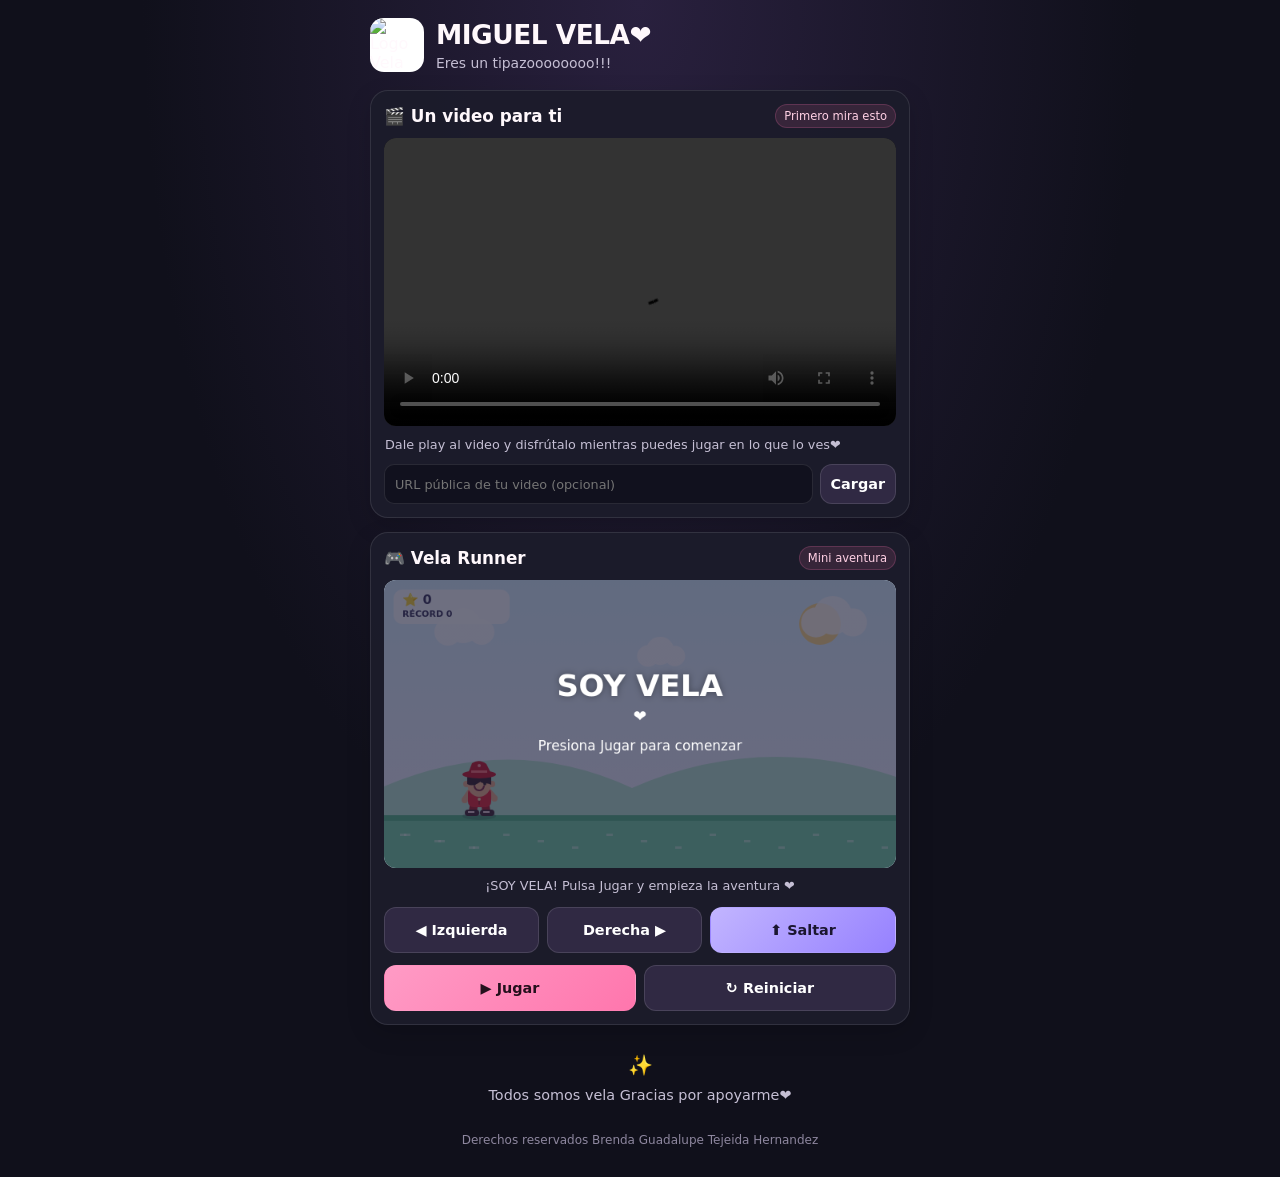
==== index.html @ 004da41e "Remove empty lines from index.html" ====
<!DOCTYPE html>
<html lang="es">
<head>
  <meta charset="UTF-8">
  <meta name="viewport" content="width=device-width, initial-scale=1, viewport-fit=cover">
  <meta name="theme-color" content="#10101b">
  <title>VELA</title>

  <style>
    :root {
      --bg: #10101b;
      --panel: #1c1c2b;
      --pink: #ff76ad;
      --purple: #9b87ff;
      --text: #fff8fc;
      --muted: #c5bfd4;
      --border: rgba(255,255,255,.1);
    }

    * {
      box-sizing: border-box;
    }

    html {
      scroll-behavior: smooth;
      -webkit-text-size-adjust: 100%;
    }

    body {
      margin: 0;
      min-height: 100vh;
      color: var(--text);
      background:
        radial-gradient(ellipse at top, #29203e 0%, transparent 55%),
        var(--bg);
      font-family: system-ui, -apple-system, BlinkMacSystemFont, "Segoe UI", sans-serif;
      overflow-x: hidden;
    }

    button,
    input {
      font: inherit;
    }

    button {
      -webkit-tap-highlight-color: transparent;
    }

    .wrap {
      width: min(100% - 28px, 540px);
      margin: 0 auto;
      padding: 18px 0 30px;
    }

    header {
      display: flex;
      align-items: center;
      gap: 12px;
      margin-bottom: 18px;
    }

    .logo {
      width: 54px;
      height: 54px;
      object-fit: contain;
      flex-shrink: 0;
      border-radius: 14px;
      background: white;
    }

    .brand {
      min-width: 0;
    }

    h1 {
      margin: 0;
      font-size: clamp(1.25rem, 5vw, 1.65rem);
      line-height: 1.2;
      letter-spacing: -.5px;
    }

    .subtitle {
      margin: 5px 0 0;
      color: var(--muted);
      font-size: .87rem;
    }

    .panel {
      width: 100%;
      min-width: 0;
      padding: 13px;
      margin-bottom: 14px;
      border: 1px solid var(--border);
      border-radius: 18px;
      background: rgba(28, 28, 43, .94);
      box-shadow: 0 8px 24px rgba(0,0,0,.15);
    }

    .panel-heading {
      display: flex;
      justify-content: space-between;
      align-items: center;
      gap: 8px;
      margin: 0 0 10px;
    }

    h2 {
      margin: 0;
      font-size: 1.05rem;
    }

    .tag {
      color: #ffd0e4;
      background: rgba(255,118,173,.12);
      border: 1px solid rgba(255,118,173,.2);
      padding: 4px 8px;
      border-radius: 99px;
      font-size: .72rem;
      white-space: nowrap;
    }

    .video-frame {
      position: relative;
      width: 100%;
      aspect-ratio: 16 / 9;
      overflow: hidden;
      border-radius: 12px;
      background: #080811;
    }

    video {
      display: block;
      width: 100%;
      height: 100%;
      object-fit: contain;
      background: #080811;
    }

    .video-note {
      color: var(--muted);
      font-size: .8rem;
      line-height: 1.5;
      margin: 9px 1px 0;
    }

    .video-url {
      display: flex;
      gap: 7px;
      margin-top: 10px;
    }

    .video-url input {
      flex: 1;
      min-width: 0;
      color: white;
      background: #11111e;
      border: 1px solid var(--border);
      border-radius: 10px;
      padding: 10px;
      font-size: .8rem;
    }

    .game-frame {
      width: 100%;
      aspect-ratio: 16 / 9;
      overflow: hidden;
      position: relative;
      border-radius: 12px;
      background: #dff5ff;
      touch-action: none;
      user-select: none;
      -webkit-user-select: none;
    }

    #game {
      display: block;
      width: 100%;
      height: 100%;
      touch-action: none;
    }

    .game-status {
      margin: 9px 0 0;
      color: var(--muted);
      text-align: center;
      font-size: .8rem;
      line-height: 1.4;
    }

    .game-controls {
      display: grid;
      grid-template-columns: 1fr 1fr 1.2fr;
      gap: 8px;
      margin-top: 12px;
    }

    .btn {
      min-height: 46px;
      border: 1px solid rgba(255,255,255,.12);
      border-radius: 12px;
      padding: 10px 8px;
      color: white;
      background: #302943;
      font-weight: 750;
      font-size: .9rem;
      cursor: pointer;
      touch-action: manipulation;
      transition: transform .12s ease, filter .12s ease;
    }

    .btn:active {
      transform: scale(.96);
      filter: brightness(1.15);
    }

    .btn-primary {
      color: #24101c;
      background: linear-gradient(135deg, #ff9bc5, #ff76ad);
      border-color: transparent;
    }

    .btn-jump {
      color: #1b1630;
      background: linear-gradient(135deg, #c2b5ff, #9681ff);
      border-color: transparent;
    }

    .btn-small {
      min-height: 40px;
      padding: 8px 10px;
      white-space: nowrap;
    }

    .score-line {
      display: flex;
      justify-content: space-between;
      align-items: center;
      margin-bottom: 9px;
      color: #39365a;
      font-size: .85rem;
      font-weight: 800;
    }

    .message {
      text-align: center;
      margin: 20px 0 8px;
      padding: 8px 4px;
    }

    .message h2 {
      font-size: 1.25rem;
      margin-bottom: 7px;
    }

    .message p {
      color: var(--muted);
      font-size: .9rem;
      line-height: 1.6;
      margin: 0;
    }

    footer {
      color: #8e879f;
      text-align: center;
      font-size: .75rem;
      padding: 10px 0 0;
    }

    @media (max-width: 380px) {
      .wrap {
        width: calc(100% - 20px);
        padding-top: 12px;
      }

      .panel {
        padding: 10px;
        border-radius: 15px;
      }

      .logo {
        width: 47px;
        height: 47px;
      }

      .game-controls {
        gap: 6px;
      }

      .btn {
        font-size: .82rem;
      }
    }

    @media (prefers-reduced-motion: reduce) {
      html {
        scroll-behavior: auto;
      }

      .btn {
        transition: none;
      }
    }
  </style>
</head>

<body>
  <main class="wrap">

    <header>
      <img class="logo" src="assets/logo-vela.jpg" alt="Logo Vela">
      <div class="brand">
        <h1>MIGUEL VELA❤️</h1>
        <p class="subtitle">Eres un tipazoooooooo!!!</p>
      </div>
    </header>

    <!-- VIDEO: SIEMPRE ANTES DEL JUEGO -->
    <section class="panel" id="videoSection">
      <div class="panel-heading">
        <h2>🎬 Un video para ti</h2>
        <span class="tag">Primero mira esto</span>
      </div>

      <div class="video-frame">
        <video id="myVideo" controls playsinline preload="metadata">
          <source src="video-demo.mp4" type="video/mp4">
          Tu navegador no puede reproducir este video.
        </video>
      </div>

      <p class="video-note">
        Dale play al video y disfrútalo mientras puedes jugar en lo que lo ves❤️
      </p>

      <div class="video-url">
        <input
          id="videoUrl"
          type="url"
          inputmode="url"
          placeholder="URL pública de tu video (opcional)"
          aria-label="URL pública del video"
        >
        <button class="btn btn-small" id="loadVideo" type="button">
          Cargar
        </button>
      </div>
    </section>

    <!-- JUEGO: MISMO ANCHO QUE EL VIDEO -->
    <section class="panel" id="gameSection">
      <div class="panel-heading">
        <h2>🎮 Vela Runner</h2>
        <span class="tag">Mini aventura</span>
      </div>

      <div class="game-frame" id="gameFrame">
        <canvas id="game" width="640" height="360"
          aria-label="Juego Vela Runner. Salta y esquiva los obstáculos.">
        </canvas>
      </div>

      <p class="game-status" id="gameStatus">
        Toca Jugar. Usa los botones para moverte y saltar.
      </p>

      <div class="game-controls">
        <button class="btn" id="leftBtn" type="button" aria-label="Mover a la izquierda">
          ◀ Izquierda
        </button>
        <button class="btn" id="rightBtn" type="button" aria-label="Mover a la derecha">
          Derecha ▶
        </button>
        <button class="btn btn-jump" id="jumpBtn" type="button">
          ⬆ Saltar
        </button>
      </div>

      <div class="game-controls" style="grid-template-columns:1fr 1fr">
        <button class="btn btn-primary" id="startBtn" type="button">
          ▶ Jugar
        </button>
        <button class="btn" id="restartBtn" type="button">
          ↻ Reiniciar
        </button>
      </div>
    </section>

    <section class="message">
      <h2>✨</h2>
      <p>
        Todos somos vela 
        Gracias por apoyarme❤️
      </p>
    </section>

    <footer>Derechos reservados Brenda Guadalupe Tejeida Hernandez</footer>
  </main>

  <script>
    (() => {
      "use strict";

      const canvas = document.getElementById("game");
      const ctx = canvas.getContext("2d", { alpha: false });
      const status = document.getElementById("gameStatus");
      const video = document.getElementById("myVideo");

      const W = 640;
      const H = 360;
      const ground = 294;

      let running = false;
      let raf = 0;
      let lastTime = 0;
      let elapsed = 0;
      let score = 0;
      let obstacleTimer = 0;
      let laughTimer = 0;
      let angryTimer = 0;
      let bananaTimer = 0;
      let bananas = [];
      let bestScore = 0;
      try { bestScore = Number(localStorage.getItem("velaRunnerBest") || 0); } catch (_) {}
      let obstacles = [];
      let clouds = [
        { x: 80, y: 65, s: 1 },
        { x: 330, y: 95, s: .8 },
        { x: 540, y: 53, s: 1.1 }
      ];

      const player = {
        x: 100,
        y: ground - 54,
        w: 38,
        h: 54,
        vy: 0,
        speed: 240,
        jumping: false,
        face: 1
      };

      const keys = { left: false, right: false };

      function setStatus(text) {
        status.textContent = text;
      }

      function resetGame() {
        running = false;
        cancelAnimationFrame(raf);
        raf = 0;
        lastTime = 0;
        elapsed = 0;
        score = 0;
        obstacleTimer = 0;
        laughTimer = 0;
        angryTimer = 0;
        obstacleTimer = 0;
        bananaTimer = 0;
        bananas = [];
        obstacles = [];
        player.x = 100;
        player.y = ground - player.h;
        player.vy = 0;
        player.jumping = false;
        keys.left = false;
        keys.right = false;
        draw();
        setStatus("¡SOY VELA! Pulsa Jugar y empieza la aventura ❤️");
      }

      function startGame() {
        if (running) return;
        if (score >= 0 && obstacles.length === 0 && elapsed === 0) {
          // Mantiene el estado inicial si aún no se ha comenzado.
        }
        running = true;
        lastTime = 0;
        setStatus("¡Corre, salta, esquiva y recoge plátanos! 🍌");
        raf = requestAnimationFrame(loop);
      }

      function move(direction) {
        player.x += direction * 36;
        player.x = Math.max(12, Math.min(W - player.w - 12, player.x));
        player.face = direction;
      }

      function jump() {
        if (!running) startGame();

        if (!player.jumping) {
          player.vy = -510;
          player.jumping = true;
          laughTimer = .65;
        }
      }

      function bindHold(buttonId, key) {
        const button = document.getElementById(buttonId);

        const release = () => {
          keys[key] = false;
        };

        button.addEventListener("pointerdown", e => {
          e.preventDefault();
          keys[key] = true;
          if (!running) startGame();
        });

        button.addEventListener("pointerup", release);
        button.addEventListener("pointercancel", release);
        button.addEventListener("lostpointercapture", release);
        window.addEventListener("pointerup", release);
      }

      bindHold("leftBtn", "left");
      bindHold("rightBtn", "right");

      document.getElementById("jumpBtn").addEventListener("click", jump);
      document.getElementById("startBtn").addEventListener("click", startGame);
      document.getElementById("restartBtn").addEventListener("click", resetGame);

      document.addEventListener("keydown", e => {
        if (["ArrowLeft", "ArrowRight", "ArrowUp", " "].includes(e.key)) {
          e.preventDefault();
        }

        if (e.key === "ArrowLeft" || e.key.toLowerCase() === "a") {
          keys.left = true;
        }

        if (e.key === "ArrowRight" || e.key.toLowerCase() === "d") {
          keys.right = true;
        }

        if (e.key === "ArrowUp" || e.key === " ") {
          jump();
        }
      });

      document.addEventListener("keyup", e => {
        if (e.key === "ArrowLeft" || e.key.toLowerCase() === "a") {
          keys.left = false;
        }

        if (e.key === "ArrowRight" || e.key.toLowerCase() === "d") {
          keys.right = false;
        }
      });

      // Deslizar horizontalmente mueve una sola vez.
      // Deslizar hacia arriba hace saltar.
      let touchX = 0;
      let touchY = 0;

      canvas.addEventListener("pointerdown", e => {
        if (e.pointerType === "mouse") return;
        e.preventDefault();
        touchX = e.clientX;
        touchY = e.clientY;
      });

      canvas.addEventListener("pointerup", e => {
        if (e.pointerType === "mouse") return;
        e.preventDefault();

        const dx = e.clientX - touchX;
        const dy = e.clientY - touchY;

        if (Math.abs(dx) > 28 && Math.abs(dx) > Math.abs(dy)) {
          move(dx > 0 ? 1 : -1);
        } else if (dy < -22) {
          jump();
        } else if (Math.abs(dx) < 14 && Math.abs(dy) < 14) {
          const rect = canvas.getBoundingClientRect();
          const x = (e.clientX - rect.left) / rect.width;

          if (x < .34) move(-1);
          else if (x > .66) move(1);
          else jump();
        }
      });

      function roundedRect(x, y, w, h, r, color) {
        ctx.fillStyle = color;
        ctx.beginPath();
        ctx.roundRect(x, y, w, h, r);
        ctx.fill();
      }

      function drawCloud(x, y, scale) {
        ctx.fillStyle = "rgba(255,255,255,.82)";
        ctx.beginPath();
        ctx.arc(x, y, 17 * scale, 0, Math.PI * 2);
        ctx.arc(x + 19 * scale, y - 8 * scale, 22 * scale, 0, Math.PI * 2);
        ctx.arc(x + 42 * scale, y, 16 * scale, 0, Math.PI * 2);
        ctx.fill();
      }

      
function drawCharacter() {
  const x = player.x, y = player.y;
  const runningPose = running && !player.jumping;
  const swing = runningPose ? Math.sin(elapsed * 13) * 5 : 0;
  const laughing = laughTimer > 0;
  const angry = angryTimer > 0;
  const faceY = y + 14;

  ctx.save();
  // Sombra
  ctx.fillStyle = "rgba(35,25,50,.18)";
  ctx.beginPath();
  ctx.ellipse(x + 19, ground + 1, player.jumping ? 13 : 21, 5, 0, 0, Math.PI * 2);
  ctx.fill();

  // Piernas articuladas y tenis
  ctx.strokeStyle = "#a91e2b";
  ctx.lineWidth = 10;
  ctx.lineCap = "round";
  ctx.beginPath();
  ctx.moveTo(x + 13, y + 38);
  ctx.lineTo(x + 11 + swing, y + 49);
  ctx.moveTo(x + 26, y + 38);
  ctx.lineTo(x + 28 - swing, y + 49);
  ctx.stroke();
  roundedRect(x + 1 + swing, y + 47, 18, 8, 4, "#432431");
  roundedRect(x + 20 - swing, y + 47, 18, 8, 4, "#432431");
  ctx.fillStyle = "#f5d8e0";
  ctx.fillRect(x + 5 + swing, y + 49, 8, 2);
  ctx.fillRect(x + 24 - swing, y + 49, 8, 2);

  // Brazos con movimiento
  ctx.strokeStyle = "#e9ad88";
  ctx.lineWidth = 7;
  ctx.beginPath();
  ctx.moveTo(x + 7, y + 25);
  ctx.lineTo(x + 1 - swing * .7, y + 34);
  ctx.moveTo(x + 32, y + 25);
  ctx.lineTo(x + 38 + swing * .7, y + 32);
  ctx.stroke();
  ctx.fillStyle = "#e9ad88";
  ctx.beginPath();
  ctx.arc(x + 1 - swing * .7, y + 35, 4, 0, Math.PI * 2);
  ctx.arc(x + 38 + swing * .7, y + 33, 4, 0, Math.PI * 2);
  ctx.fill();

  // Torso rojo y detalles de ropa
  roundedRect(x + 5, y + 19, 29, 25, 7, "#e52535");
  roundedRect(x + 10, y + 22, 19, 4, 2, "#ff6674");
  ctx.strokeStyle = "#a91e2b";
  ctx.lineWidth = 2;
  ctx.beginPath();
  ctx.moveTo(x + 19, y + 27);
  ctx.lineTo(x + 19, y + 40);
  ctx.stroke();
  ctx.fillStyle = "#f5d6a8";
  ctx.beginPath();
  ctx.arc(x + 19, y + 34, 2, 0, Math.PI * 2);
  ctx.fill();

  // Cuello y orejas
  roundedRect(x + 13, y + 15, 13, 8, 3, "#e9ad88");
  ctx.fillStyle = "#e9ad88";
  ctx.beginPath();
  ctx.arc(x + 3, faceY + 1, 4, 0, Math.PI * 2);
  ctx.arc(x + 35, faceY + 1, 4, 0, Math.PI * 2);
  ctx.fill();

  // Cabeza
  ctx.fillStyle = "#f1b38c";
  ctx.beginPath();
  ctx.ellipse(x + 19, faceY, 15, 17, 0, 0, Math.PI * 2);
  ctx.fill();

  // Cabello visible debajo del sombrero
  ctx.fillStyle = "#38202a";
  ctx.beginPath();
  ctx.arc(x + 19, faceY - 7, 15, Math.PI, Math.PI * 2);
  ctx.lineTo(x + 34, faceY + 2);
  ctx.quadraticCurveTo(x + 29, faceY - 1, x + 25, faceY + 1);
  ctx.lineTo(x + 21, faceY - 2);
  ctx.lineTo(x + 16, faceY + 1);
  ctx.quadraticCurveTo(x + 9, faceY + 4, x + 4, faceY + 1);
  ctx.closePath();
  ctx.fill();

  // Sombrero rojo característico
  ctx.fillStyle = "#c9182b";
  ctx.beginPath();
  ctx.moveTo(x + 5, faceY - 12);
  ctx.lineTo(x + 10, faceY - 25);
  ctx.quadraticCurveTo(x + 19, faceY - 31, x + 28, faceY - 24);
  ctx.lineTo(x + 34, faceY - 12);
  ctx.closePath();
  ctx.fill();
  ctx.beginPath();
  ctx.ellipse(x + 19, faceY - 11, 21, 5, 0, 0, Math.PI * 2);
  ctx.fill();
  ctx.fillStyle = "#ff7078";
  ctx.fillRect(x + 9, faceY - 16, 20, 3);
  ctx.fillStyle = "#ff9ca2";
  ctx.beginPath();
  ctx.arc(x + 19, faceY - 22, 2, 0, Math.PI * 2);
  ctx.fill();

  // Cejas y expresiones: enfadado al acercarse un pato
  ctx.strokeStyle = "#38202a";
  ctx.lineWidth = 2.5;
  ctx.beginPath();
  if (angry) {
    ctx.moveTo(x + 8, faceY - 3); ctx.lineTo(x + 16, faceY);
    ctx.moveTo(x + 22, faceY); ctx.lineTo(x + 30, faceY - 3);
  } else {
    ctx.moveTo(x + 9, faceY - 3); ctx.lineTo(x + 16, faceY - 2);
    ctx.moveTo(x + 22, faceY - 2); ctx.lineTo(x + 29, faceY - 3);
  }
  ctx.stroke();

  ctx.fillStyle = "#30202b";
  if (laughing && !angry) {
    ctx.strokeStyle = "#30202b";
    ctx.lineWidth = 2.5;
    ctx.beginPath();
    ctx.moveTo(x + 10, faceY + 1); ctx.quadraticCurveTo(x + 13, faceY - 3, x + 16, faceY + 1);
    ctx.moveTo(x + 23, faceY + 1); ctx.quadraticCurveTo(x + 26, faceY - 3, x + 29, faceY + 1);
    ctx.stroke();
  } else {
    ctx.beginPath();
    ctx.arc(x + 13, faceY + 1, 1.8, 0, Math.PI * 2);
    ctx.arc(x + 26, faceY + 1, 1.8, 0, Math.PI * 2);
    ctx.fill();
  }

  // Boca
  if (angry) {
    ctx.strokeStyle = "#7b2942";
    ctx.lineWidth = 2.5;
    ctx.beginPath();
    ctx.moveTo(x + 13, faceY + 9);
    ctx.lineTo(x + 25, faceY + 7);
    ctx.stroke();
    // Rayitas de enfado
    ctx.strokeStyle = "#e52535";
    ctx.lineWidth = 3;
    ctx.beginPath();
    ctx.moveTo(x + 1, faceY - 20); ctx.lineTo(x - 3, faceY - 25);
    ctx.moveTo(x + 37, faceY - 20); ctx.lineTo(x + 41, faceY - 25);
    ctx.stroke();
  } else if (laughing) {
    ctx.fillStyle = "#7b2942";
    ctx.beginPath();
    ctx.ellipse(x + 19, faceY + 7, 5, 5, 0, 0, Math.PI * 2);
    ctx.fill();
  } else {
    ctx.strokeStyle = "#7b2942";
    ctx.lineWidth = 2.2;
    ctx.beginPath();
    ctx.arc(x + 19, faceY + 3, 6, .15, Math.PI - .15);
    ctx.stroke();
  }

  // Letras blancas al reír
  if (laughing && !angry) {
    ctx.fillStyle = "#ffffff";
    ctx.font = "900 18px system-ui, sans-serif";
    ctx.textAlign = "center";
    ctx.shadowColor = "rgba(35,25,50,.5)";
    ctx.shadowBlur = 4;
    ctx.fillText("¡JAJA!", x + 20, y - 9);
    ctx.shadowBlur = 0;
  }
  ctx.restore();
}


      function draw() {
        // Cielo
        const sky = ctx.createLinearGradient(0, 0, 0, H);
        sky.addColorStop(0, "#d9f3ff");
        sky.addColorStop(1, "#f7f1ff");
        ctx.fillStyle = sky;
        ctx.fillRect(0, 0, W, H);

        // Sol
        ctx.fillStyle = "#ffdc86";
        ctx.beginPath();
        ctx.arc(545, 55, 26, 0, Math.PI * 2);
        ctx.fill();

        clouds.forEach(c => drawCloud(c.x, c.y, c.s));

        // Colinas
        ctx.fillStyle = "#b9e8d4";
        ctx.beginPath();
        ctx.moveTo(0, 258);
        ctx.quadraticCurveTo(160, 190, 310, 260);
        ctx.quadraticCurveTo(470, 190, 640, 246);
        ctx.lineTo(640, 360);
        ctx.lineTo(0, 360);
        ctx.closePath();
        ctx.fill();

        // Piso
        ctx.fillStyle = "#78d4a5";
        ctx.fillRect(0, ground, W, H - ground);

        ctx.fillStyle = "#55b986";
        ctx.fillRect(0, ground, W, 7);

        // Puntos del piso
        ctx.fillStyle = "rgba(255,255,255,.42)";
        for (let i = 0; i < 18; i++) {
          const x = (i * 43 + 20) % W;
          ctx.fillRect(x, ground + 23 + (i % 3) * 8, 8, 3);
        }

        // Obstáculos dibujados según su tipo
        obstacles.forEach(o => {
          if (o.type === "arena") {
            // Montículo de arena
            ctx.fillStyle = "#d7a15b";
            ctx.beginPath();
            ctx.moveTo(o.x, ground);
            ctx.quadraticCurveTo(o.x + o.w * .18, o.y - 8, o.x + o.w * .45, o.y);
            ctx.quadraticCurveTo(o.x + o.w * .78, o.y - 5, o.x + o.w, ground);
            ctx.closePath(); ctx.fill();
            ctx.fillStyle = "#f3ce8b";
            ctx.beginPath(); ctx.ellipse(o.x + o.w * .45, o.y + 7, o.w * .22, 3, -.2, 0, Math.PI * 2); ctx.fill();
          } else if (o.type === "helmet") {
            // Casco de seguridad amarillo
            ctx.fillStyle = "#f5c542";
            ctx.beginPath();
            ctx.arc(o.x + o.w / 2, o.y + o.h * .58, o.w * .42, Math.PI, Math.PI * 2);
            ctx.lineTo(o.x + o.w * .92, o.y + o.h * .78);
            ctx.lineTo(o.x + o.w * .08, o.y + o.h * .78);
            ctx.closePath(); ctx.fill();
            roundedRect(o.x - 2, o.y + o.h * .72, o.w + 4, 6, 3, "#d89a20");
            roundedRect(o.x + o.w * .43, o.y + 2, 5, o.h * .48, 2, "#ffe88a");
          } else if (o.type === "duck") {
            // Pato amarillo
            ctx.fillStyle = "#ffd84a";
            ctx.beginPath(); ctx.ellipse(o.x + 17, o.y + 18, 16, 12, 0, 0, Math.PI * 2); ctx.fill();
            ctx.beginPath(); ctx.arc(o.x + 25, o.y + 7, 9, 0, Math.PI * 2); ctx.fill();
            ctx.fillStyle = "#ff8c32";
            ctx.beginPath(); ctx.moveTo(o.x + 32, o.y + 7); ctx.lineTo(o.x + 41, o.y + 10); ctx.lineTo(o.x + 32, o.y + 13); ctx.closePath(); ctx.fill();
            ctx.fillStyle = "#30202b";
            ctx.beginPath(); ctx.arc(o.x + 27, o.y + 5, 1.6, 0, Math.PI * 2); ctx.fill();
            ctx.fillStyle = "#f4a62e";
            ctx.fillRect(o.x + 11, o.y + 27, 4, 6); ctx.fillRect(o.x + 24, o.y + 27, 4, 6);
          }
        });

        // Plátanos coleccionables
        bananas.forEach(b => {
          ctx.save();
          ctx.translate(b.x, b.y);
          ctx.rotate(-.35);
          ctx.strokeStyle = "#e6a900";
          ctx.lineWidth = 9;
          ctx.lineCap = "round";
          ctx.beginPath();
          ctx.arc(0, 0, 11, .15, Math.PI * .95);
          ctx.stroke();
          ctx.strokeStyle = "#ffe34d";
          ctx.lineWidth = 6;
          ctx.beginPath();
          ctx.arc(0, -1, 11, .15, Math.PI * .95);
          ctx.stroke();
          ctx.restore();
        });

        drawCharacter();

        // Marcador de puntos y récord
        roundedRect(12, 12, 145, 43, 11, "rgba(255,255,255,.9)");
        ctx.fillStyle = "#353057";
        ctx.font = "bold 16px system-ui";
        ctx.textAlign = "left";
        ctx.fillText("⭐ " + Math.floor(score), 23, 30);
        ctx.font = "bold 11px system-ui";
        ctx.fillText("RÉCORD " + bestScore, 23, 46);

        if (!running && elapsed === 0) {
          ctx.fillStyle = "rgba(25,25,50,.62)";
          ctx.fillRect(0, 0, W, H);
          ctx.textAlign = "center";
          ctx.fillStyle = "#ffffff";
          ctx.font = "900 38px system-ui, sans-serif";
          ctx.shadowColor = "rgba(0,0,0,.35)";
          ctx.shadowBlur = 8;
          ctx.fillText("SOY VELA", W / 2, 145);
          ctx.shadowBlur = 0;
          ctx.font = "bold 20px system-ui";
          ctx.fillText("❤️", W / 2, 177);
          ctx.font = "17px system-ui";
          ctx.fillText("Presiona Jugar para comenzar", W / 2, 213);
        }
      }

      function loop(timestamp) {
        if (!running) return;
        if (!lastTime) lastTime = timestamp;
        const dt = Math.min((timestamp - lastTime) / 1000, .035);
        lastTime = timestamp;
        elapsed += dt;
        laughTimer = Math.max(0, laughTimer - dt);
        angryTimer = Math.max(0, angryTimer - dt);

        if (keys.left) { player.x -= player.speed * dt; player.face = -1; }
        if (keys.right) { player.x += player.speed * dt; player.face = 1; }
        player.x = Math.max(10, Math.min(W - player.w - 10, player.x));

        // Salto y gravedad
        player.vy += 1350 * dt;
        player.y += player.vy * dt;
        if (player.y + player.h >= ground) {
          player.y = ground - player.h;
          player.vy = 0;
          player.jumping = false;
        }

        // Puntos: se acumulan de forma continua, sin perder decimales en cada frame
        score += dt * 10;

        // Generar arenas, cascos y patos
        obstacleTimer += dt;
        if (obstacleTimer > Math.max(.82, 1.35 - score / 900)) {
          obstacleTimer = 0;
          const roll = Math.random();
          let type = roll < .42 ? "arena" : roll < .78 ? "helmet" : "duck";
          const h = type === "duck" ? 34 : type === "helmet" ? 29 : 25 + Math.random() * 13;
          const w = type === "duck" ? 43 : type === "helmet" ? 32 : 36 + Math.random() * 12;
          obstacles.push({ type, x: W + 12, y: ground - h, w, h, alerted: false });
        }

        // Plátanos aparecen a diferentes alturas para poder recogerlos saltando
        bananaTimer += dt;
        if (bananaTimer > 2.1 + Math.random() * 1.3) {
          bananaTimer = 0;
          bananas.push({ x: W + 12, y: ground - 48 - Math.random() * 72, r: 13 });
        }

        const speed = 175 + Math.min(score * .65, 115);
        for (const o of obstacles) {
          o.x -= speed * dt;

          // El pato lo hace enojar cuando se acerca
          if (o.type === "duck" && !o.alerted && o.x < player.x + 95 && o.x > player.x - 50) {
            o.alerted = true;
            angryTimer = 1.8;
            setStatus("¡VELA SE ENOJÓ CON EL PATO! 🦆😡");
          }

          const hit = player.x + player.w - 5 > o.x &&
            player.x + 5 < o.x + o.w &&
            player.y + player.h - 5 > o.y + 4;

          if (hit && o.type === "duck") {
            // El pato enfada a Vela, pero no termina la partida
            angryTimer = 2.2;
            score = Math.max(0, score - 10);
            o.x = -100;
            setStatus("¡Ese pato hizo enojar a Vela! 😡");
          } else if (hit && o.type !== "duck") {
            running = false;
            keys.left = false;
            keys.right = false;
            cancelAnimationFrame(raf);
            setStatus("¡Chocaste! 😵 Pulsa Reiniciar para volver a jugar.");
            break;
          }
        }
        obstacles = obstacles.filter(o => o.x + o.w > -10);

        for (const b of bananas) {
          b.x -= speed * dt;
          const dx = (player.x + player.w / 2) - b.x;
          const dy = (player.y + player.h / 2) - b.y;
          if (Math.hypot(dx, dy) < 34) {
            b.x = -100;
            score += 25;
            setStatus("¡Plátano conseguido! 🍌 +25 puntos");
          }
        }
        bananas = bananas.filter(b => b.x > -30);

        clouds.forEach(c => {
          c.x -= 9 * dt;
          if (c.x < -70) c.x = W + 50;
        });

        const visibleScore = Math.floor(score);
        if (visibleScore > bestScore) {
          bestScore = visibleScore;
          try { localStorage.setItem("velaRunnerBest", String(bestScore)); } catch (_) {}
        }

        draw();
        if (running) raf = requestAnimationFrame(loop);
      }

      // Cargar una URL pública MP4 si se proporciona.
      document.getElementById("loadVideo").addEventListener("click", () => {
        const url = document.getElementById("videoUrl").value.trim();

        if (!url) {
          video.load();
          setStatus("Video local listo. Pulsa Jugar cuando quieras.");
          return;
        }

        try {
          const parsed = new URL(url);
          if (parsed.protocol !== "https:" && parsed.protocol !== "http:") {
            throw new Error("URL no válida");
          }

          video.src = parsed.href;
          video.load();
          video.play().catch(() => {
            // El usuario puede iniciar el video manualmente.
          });
        } catch {
          alert("Introduce una URL válida y pública para tu video.");
        }
      });

      video.addEventListener("ended", () => {
        setStatus("¡Gracias por ver el video! ❤️ Ahora puedes jugar.");
      });

      // Dibuja una pantalla inicial sin animación continua.
      resetGame();
    })();
  </script>
</body>
</html>
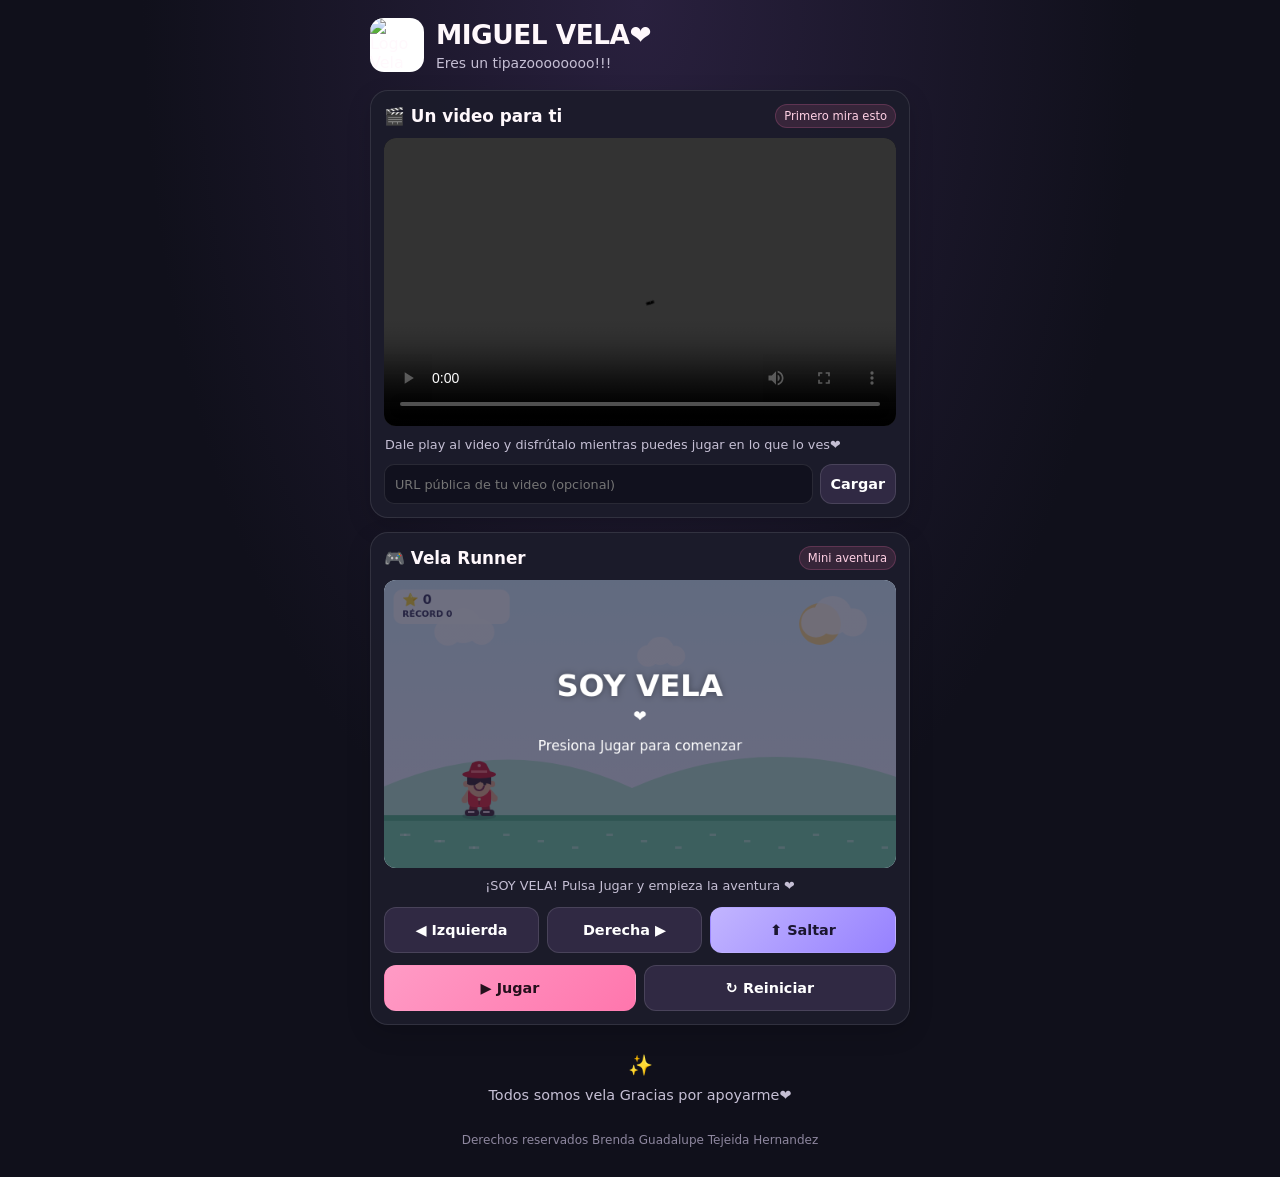
==== commit 4f6921ea: "Enhance touch control handling in index.html Refactor touch controls for smoother gameplay and respo" ====
--- a/index.html
+++ b/index.html
@@ -1,3 +1,6 @@
+
+
+
 <!DOCTYPE html>
 <html lang="es">
 <head>
@@ -550,36 +553,82 @@
         }
       });
 
-      // Deslizar horizontalmente mueve una sola vez.
-      // Deslizar hacia arriba hace saltar.
-      let touchX = 0;
-      let touchY = 0;
+      // Control táctil fluido: Vela sigue el dedo mientras lo arrastras.
+      // Un toque sin arrastre conserva los controles rápidos por zonas.
+      let touchStartX = 0;
+      let touchStartY = 0;
+      let touchPlayerStartX = 0;
+      let activePointerId = null;
+      let touchMoved = false;
 
       canvas.addEventListener("pointerdown", e => {
         if (e.pointerType === "mouse") return;
         e.preventDefault();
-        touchX = e.clientX;
-        touchY = e.clientY;
-      });
-
-      canvas.addEventListener("pointerup", e => {
-        if (e.pointerType === "mouse") return;
+
+        activePointerId = e.pointerId;
+        touchStartX = e.clientX;
+        touchStartY = e.clientY;
+        touchPlayerStartX = player.x;
+        touchMoved = false;
+
+        if (canvas.setPointerCapture) {
+          try { canvas.setPointerCapture(e.pointerId); } catch (_) {}
+        }
+        if (!running) startGame();
+      }, { passive: false });
+
+      canvas.addEventListener("pointermove", e => {
+        if (e.pointerType === "mouse" || e.pointerId !== activePointerId) return;
         e.preventDefault();
 
-        const dx = e.clientX - touchX;
-        const dy = e.clientY - touchY;
-
-        if (Math.abs(dx) > 28 && Math.abs(dx) > Math.abs(dy)) {
-          move(dx > 0 ? 1 : -1);
-        } else if (dy < -22) {
+        const dx = e.clientX - touchStartX;
+        const dy = e.clientY - touchStartY;
+        const rect = canvas.getBoundingClientRect();
+
+        // El personaje acompaña al dedo en tiempo real, no espera a soltarlo.
+        if (Math.abs(dx) > 5 && Math.abs(dx) >= Math.abs(dy) * 0.75) {
+          touchMoved = true;
+          const scaleX = W / Math.max(1, rect.width);
+          player.x = Math.max(8, Math.min(W - player.w - 8,
+            touchPlayerStartX + dx * scaleX * 1.25));
+          if (Math.abs(dx) > 1) player.face = dx > 0 ? 1 : -1;
+          draw();
+        }
+
+        // Arrastrar el dedo hacia arriba también puede activar un salto.
+        if (dy < -38 && Math.abs(dy) > Math.abs(dx) * 1.1 && !touchMoved) {
+          touchMoved = true;
           jump();
-        } else if (Math.abs(dx) < 14 && Math.abs(dy) < 14) {
+        }
+      }, { passive: false });
+
+      function finishTouch(e) {
+        if (e.pointerId !== activePointerId) return;
+        e.preventDefault();
+
+        const dx = e.clientX - touchStartX;
+        const dy = e.clientY - touchStartY;
+
+        // Si fue solo un toque, responde inmediatamente según la zona tocada.
+        if (!touchMoved && Math.abs(dx) < 18 && Math.abs(dy) < 18) {
           const rect = canvas.getBoundingClientRect();
-          const x = (e.clientX - rect.left) / rect.width;
-
-          if (x < .34) move(-1);
-          else if (x > .66) move(1);
+          const x = (e.clientX - rect.left) / Math.max(1, rect.width);
+          if (x < 0.34) move(-1);
+          else if (x > 0.66) move(1);
           else jump();
+        } else if (!touchMoved && dy < -22) {
+          jump();
+        }
+
+        activePointerId = null;
+        touchMoved = false;
+      }
+
+      canvas.addEventListener("pointerup", finishTouch, { passive: false });
+      canvas.addEventListener("pointercancel", e => {
+        if (e.pointerId === activePointerId) {
+          activePointerId = null;
+          touchMoved = false;
         }
       });
 
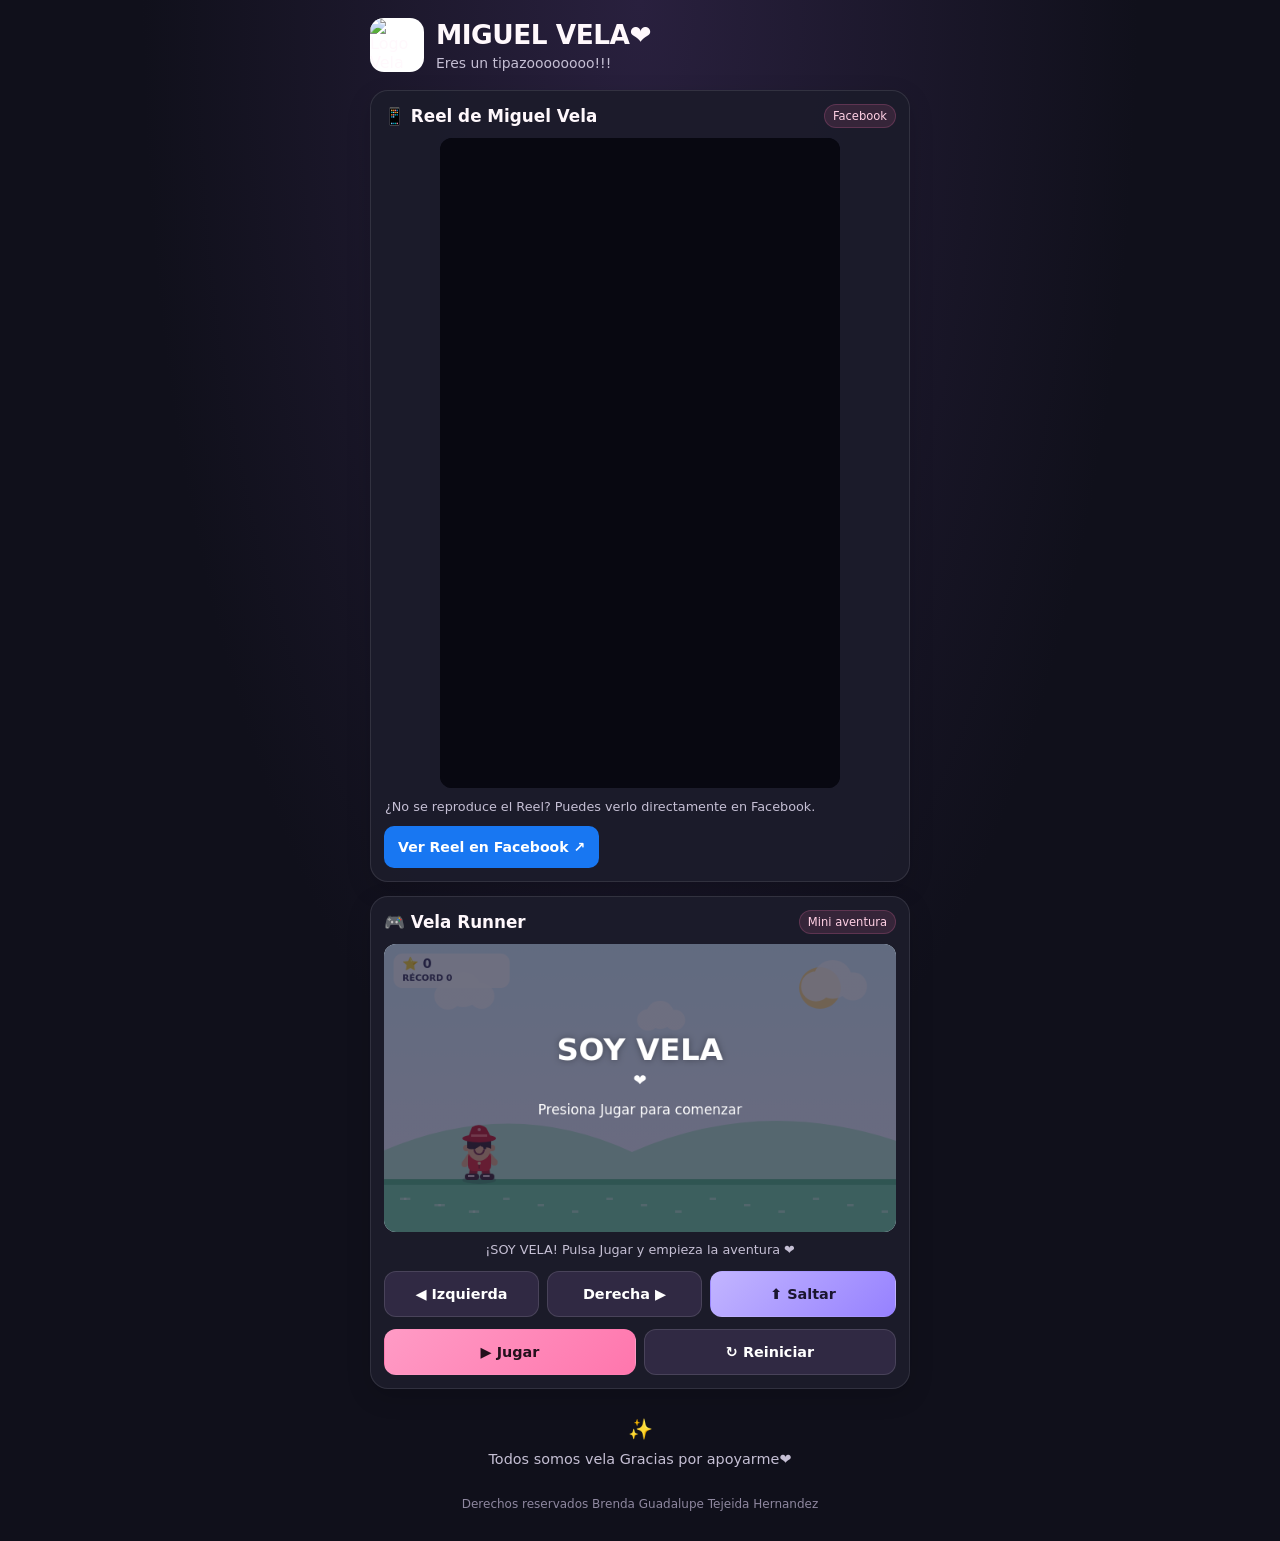
==== commit c4e2c5d1: "Update index.html" ====
--- a/index.html
+++ b/index.html
@@ -1,6 +1,3 @@
-
-
-
 <!DOCTYPE html>
 <html lang="es">
 <head>
@@ -122,45 +119,51 @@
       white-space: nowrap;
     }
 
-    .video-frame {
-      position: relative;
+    /* Reel público de Facebook */
+    .reel-frame {
       width: 100%;
-      aspect-ratio: 16 / 9;
+      max-width: 400px;
+      height: 650px;
+      margin: 0 auto;
       overflow: hidden;
       border-radius: 12px;
       background: #080811;
     }
 
-    video {
+    .reel-frame iframe {
       display: block;
       width: 100%;
       height: 100%;
-      object-fit: contain;
+      border: 0;
       background: #080811;
     }
 
-    .video-note {
+    .reel-link {
+      display: inline-flex;
+      justify-content: center;
+      align-items: center;
+      min-height: 42px;
+      margin-top: 10px;
+      padding: 10px 14px;
+      border-radius: 10px;
+      color: white;
+      background: #1877f2;
+      text-decoration: none;
+      font-size: .88rem;
+      font-weight: 750;
+    }
+
+    .reel-note {
+      margin: 9px 1px 0;
       color: var(--muted);
       font-size: .8rem;
       line-height: 1.5;
-      margin: 9px 1px 0;
-    }
-
-    .video-url {
-      display: flex;
-      gap: 7px;
-      margin-top: 10px;
-    }
-
-    .video-url input {
-      flex: 1;
-      min-width: 0;
-      color: white;
-      background: #11111e;
-      border: 1px solid var(--border);
-      border-radius: 10px;
-      padding: 10px;
-      font-size: .8rem;
+    }
+
+    @media (max-width: 420px) {
+      .reel-frame {
+        height: 580px;
+      }
     }
 
     .game-frame {
@@ -317,39 +320,37 @@
       </div>
     </header>
 
-    <!-- VIDEO: SIEMPRE ANTES DEL JUEGO -->
-    <section class="panel" id="videoSection">
+    <!-- REEL PÚBLICO DE MIGUEL VELA -->
+    <section class="panel" id="reelsSection">
       <div class="panel-heading">
-        <h2>🎬 Un video para ti</h2>
-        <span class="tag">Primero mira esto</span>
+        <h2>📱 Reel de Miguel Vela</h2>
+        <span class="tag">Facebook</span>
       </div>
 
-      <div class="video-frame">
-        <video id="myVideo" controls playsinline preload="metadata">
-          <source src="video-demo.mp4" type="video/mp4">
-          Tu navegador no puede reproducir este video.
-        </video>
+      <div class="reel-frame">
+        <iframe
+          src="https://www.facebook.com/plugins/video.php?href=https%3A%2F%2Fwww.facebook.com%2Freel%2F2198148591100253&show_text=false&autoplay=true&mute=true"
+          title="Reel público de Miguel Vela en Facebook"
+          loading="lazy"
+          scrolling="no"
+          allow="autoplay; clipboard-write; encrypted-media; picture-in-picture; web-share"
+          allowfullscreen>
+        </iframe>
       </div>
 
-      <p class="video-note">
-        Dale play al video y disfrútalo mientras puedes jugar en lo que lo ves❤️
+      <p class="reel-note">
+        ¿No se reproduce el Reel? Puedes verlo directamente en Facebook.
       </p>
-
-      <div class="video-url">
-        <input
-          id="videoUrl"
-          type="url"
-          inputmode="url"
-          placeholder="URL pública de tu video (opcional)"
-          aria-label="URL pública del video"
-        >
-        <button class="btn btn-small" id="loadVideo" type="button">
-          Cargar
-        </button>
-      </div>
+      <a
+        class="reel-link"
+        href="https://www.facebook.com/reel/2198148591100253"
+        target="_blank"
+        rel="noopener noreferrer">
+        Ver Reel en Facebook ↗
+      </a>
     </section>
 
-    <!-- JUEGO: MISMO ANCHO QUE EL VIDEO -->
+    <!-- MINIJUEGO VELA RUNNER -->
     <section class="panel" id="gameSection">
       <div class="panel-heading">
         <h2>🎮 Vela Runner</h2>
@@ -406,7 +407,6 @@
       const canvas = document.getElementById("game");
       const ctx = canvas.getContext("2d", { alpha: false });
       const status = document.getElementById("gameStatus");
-      const video = document.getElementById("myVideo");
 
       const W = 640;
       const H = 360;
@@ -1050,36 +1050,6 @@
         if (running) raf = requestAnimationFrame(loop);
       }
 
-      // Cargar una URL pública MP4 si se proporciona.
-      document.getElementById("loadVideo").addEventListener("click", () => {
-        const url = document.getElementById("videoUrl").value.trim();
-
-        if (!url) {
-          video.load();
-          setStatus("Video local listo. Pulsa Jugar cuando quieras.");
-          return;
-        }
-
-        try {
-          const parsed = new URL(url);
-          if (parsed.protocol !== "https:" && parsed.protocol !== "http:") {
-            throw new Error("URL no válida");
-          }
-
-          video.src = parsed.href;
-          video.load();
-          video.play().catch(() => {
-            // El usuario puede iniciar el video manualmente.
-          });
-        } catch {
-          alert("Introduce una URL válida y pública para tu video.");
-        }
-      });
-
-      video.addEventListener("ended", () => {
-        setStatus("¡Gracias por ver el video! ❤️ Ahora puedes jugar.");
-      });
-
       // Dibuja una pantalla inicial sin animación continua.
       resetGame();
     })();
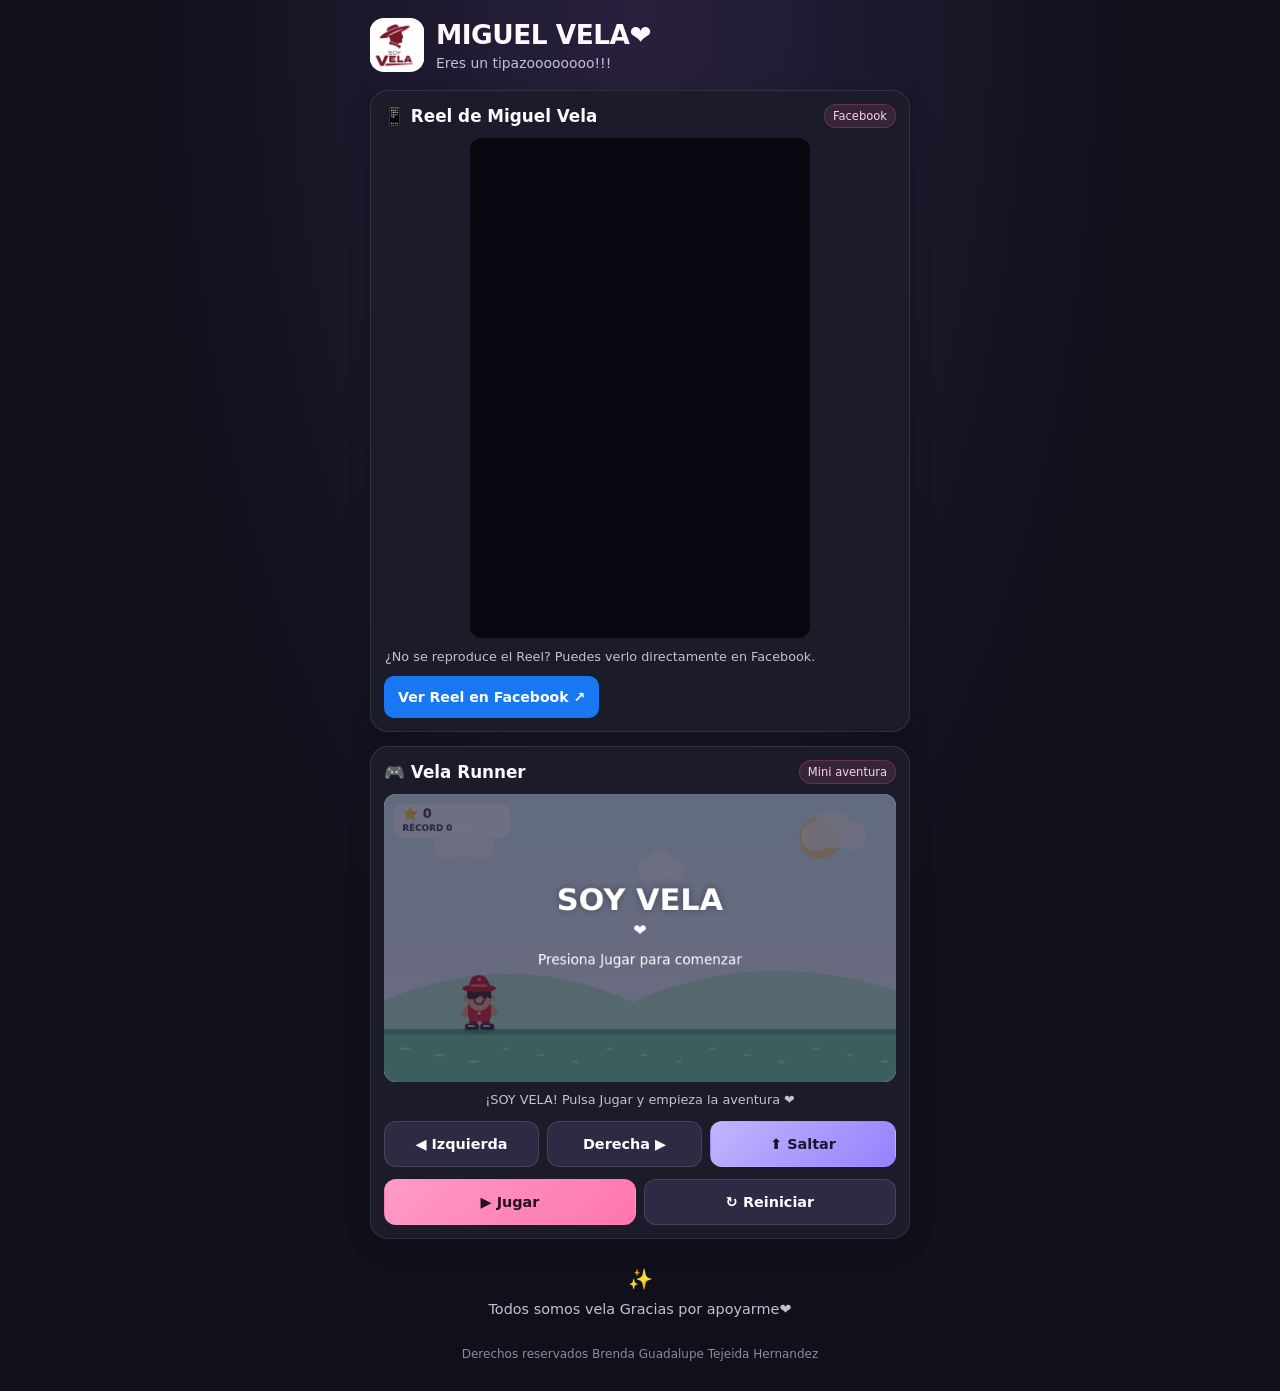
==== commit 05e70afc: "Adjust reel-frame styles and iframe loading Updated the reel-frame dimensions and media query for re" ====
--- a/index.html
+++ b/index.html
@@ -1,3 +1,6 @@
+
+
+
 <!DOCTYPE html>
 <html lang="es">
 <head>
@@ -122,12 +125,13 @@
     /* Reel público de Facebook */
     .reel-frame {
       width: 100%;
-      max-width: 400px;
-      height: 650px;
+      max-width: 340px;
+      height: 500px;
       margin: 0 auto;
       overflow: hidden;
       border-radius: 12px;
       background: #080811;
+      contain: layout paint;
     }
 
     .reel-frame iframe {
@@ -160,9 +164,16 @@
       line-height: 1.5;
     }
 
-    @media (max-width: 420px) {
+    @media (max-width: 600px) {
       .reel-frame {
-        height: 580px;
+        max-width: 320px;
+        height: 400px;
+        height: clamp(340px, 52vh, 430px);
+        height: clamp(340px, 52svh, 430px);
+      }
+
+      .reel-note {
+        font-size: .76rem;
       }
     }
 
@@ -313,7 +324,7 @@
   <main class="wrap">
 
     <header>
-      <img class="logo" src="assets/logo-vela.jpg" alt="Logo Vela">
+      <img class="logo" src="logo-vela.jpg" alt="Logo Vela">
       <div class="brand">
         <h1>MIGUEL VELA❤️</h1>
         <p class="subtitle">Eres un tipazoooooooo!!!</p>
@@ -331,7 +342,7 @@
         <iframe
           src="https://www.facebook.com/plugins/video.php?href=https%3A%2F%2Fwww.facebook.com%2Freel%2F2198148591100253&show_text=false&autoplay=true&mute=true"
           title="Reel público de Miguel Vela en Facebook"
-          loading="lazy"
+          loading="eager"
           scrolling="no"
           allow="autoplay; clipboard-write; encrypted-media; picture-in-picture; web-share"
           allowfullscreen>
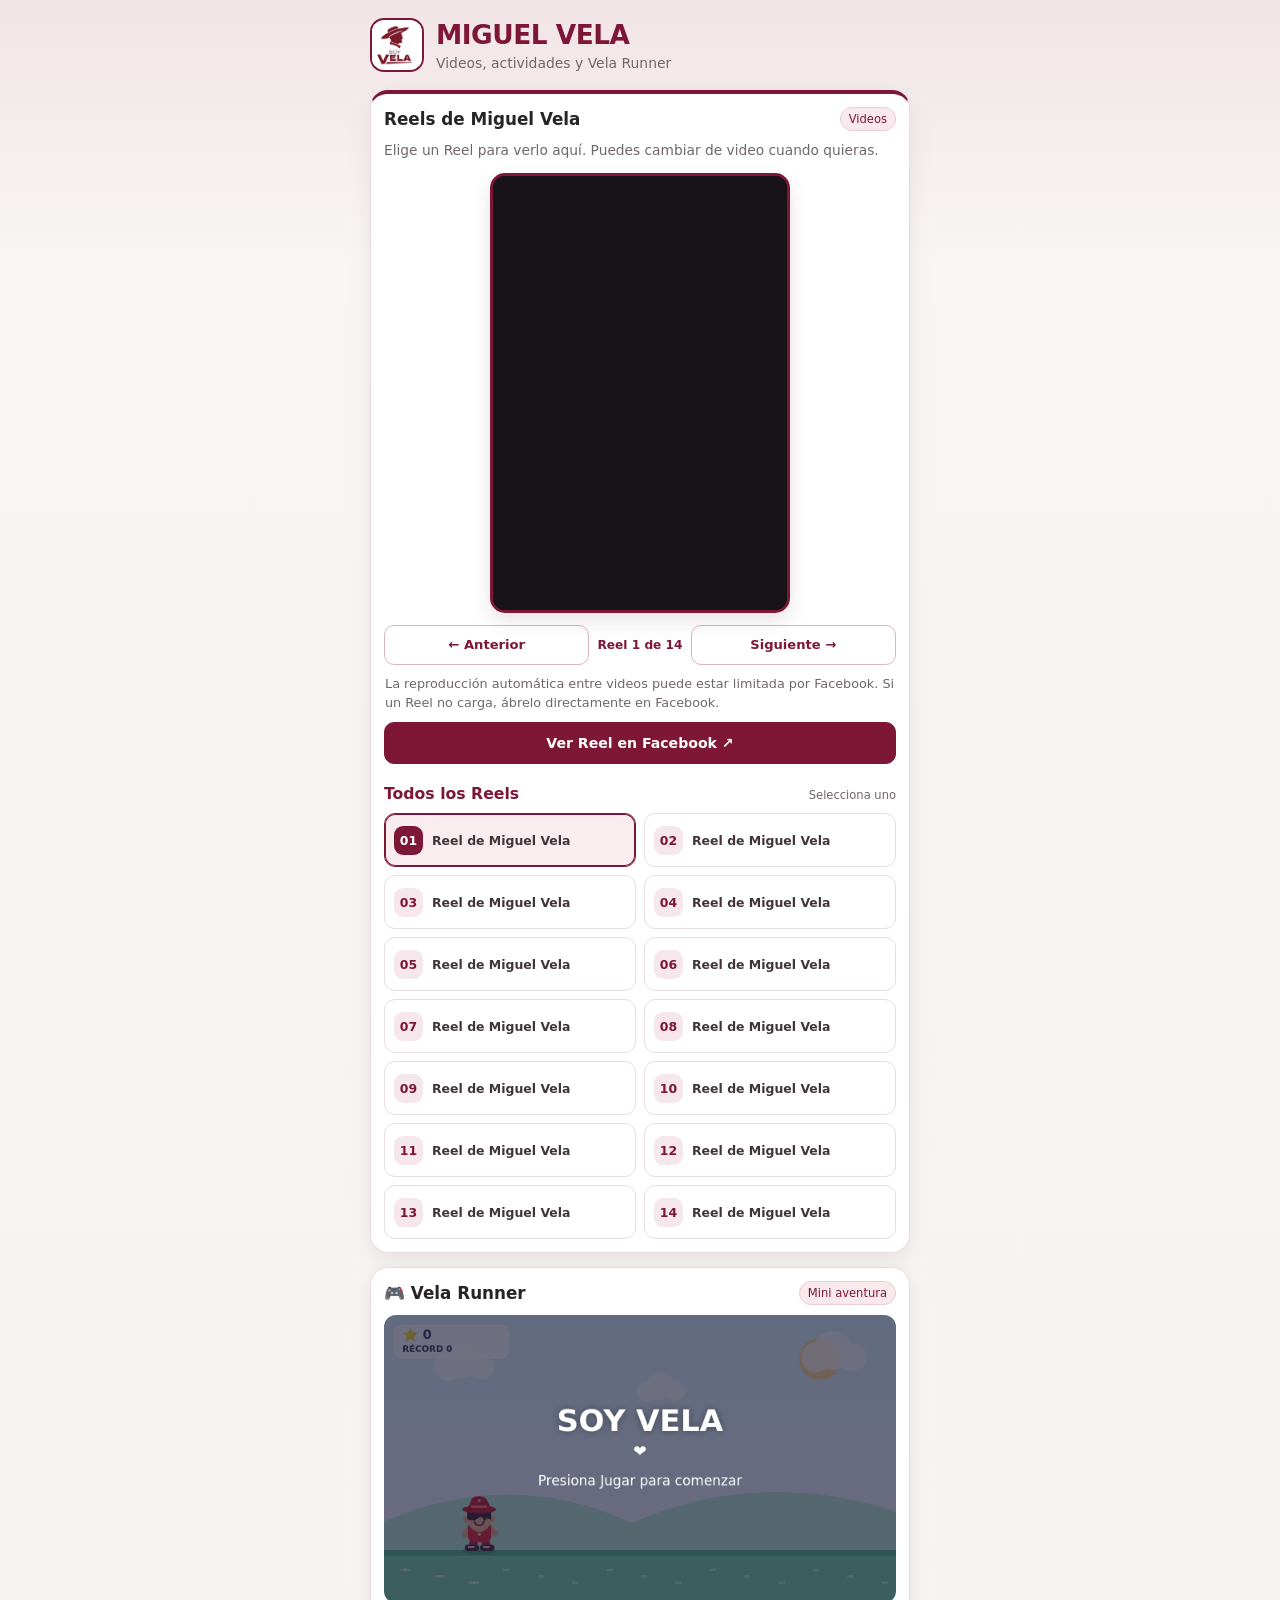
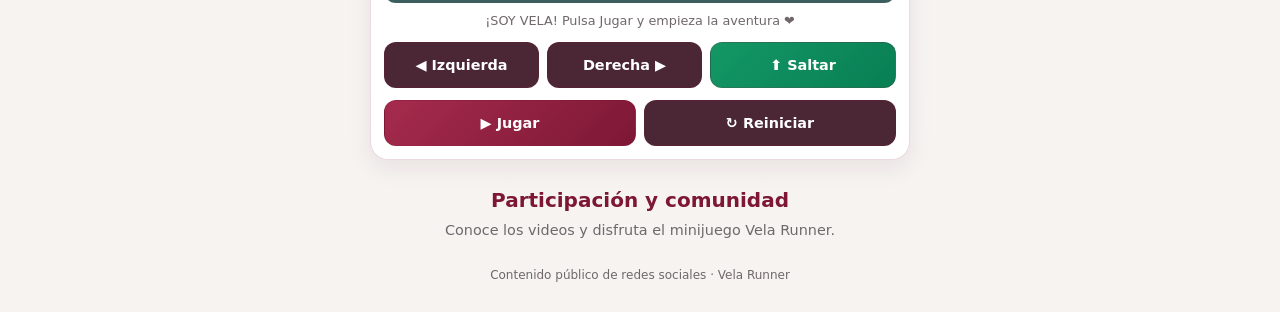
==== commit 1b347a56: "Revise header and improve reel section layout Updated content and styles for Miguel Vela's webpage, " ====
--- a/index.html
+++ b/index.html
@@ -1,6 +1,3 @@
-
-
-
 <!DOCTYPE html>
 <html lang="es">
 <head>
@@ -317,6 +314,92 @@
         transition: none;
       }
     }
+
+
+    /* Identidad visual guinda, blanca y verde; optimizada para móviles */
+    :root {
+      --bg: #f6f3f1;
+      --panel: #ffffff;
+      --pink: #7d1735;
+      --purple: #087f54;
+      --text: #282326;
+      --muted: #70676b;
+      --border: rgba(100, 25, 48, .16);
+    }
+    body {
+      background: linear-gradient(180deg, #f1e4e7 0, #f8f6f3 260px, #f6f3f1 100%);
+      color: var(--text);
+    }
+    .logo { border: 2px solid #7d1735; }
+    h1 { color: #7d1735; }
+    .panel {
+      background: rgba(255,255,255,.97);
+      border-color: rgba(125,23,53,.16);
+      box-shadow: 0 8px 24px rgba(78, 20, 39, .08);
+    }
+    .tag {
+      color: #7d1735;
+      background: #f8e9ed;
+      border-color: #ebcbd4;
+    }
+    .reels-panel { border-top: 4px solid #7d1735; }
+    .section-intro { color: var(--muted); margin: 0 0 12px; font-size: .86rem; line-height: 1.45; }
+    .reel-frame {
+      max-width: 300px;
+      height: 440px;
+      border: 3px solid #7d1735;
+      border-radius: 15px;
+      box-shadow: 0 8px 20px rgba(77, 14, 35, .12);
+    }
+    .reel-frame iframe { background: #171317; }
+    .reel-nav {
+      display: grid;
+      grid-template-columns: 1fr auto 1fr;
+      align-items: center;
+      gap: 8px;
+      margin-top: 12px;
+    }
+    #reelCounter { font-size: .76rem; font-weight: 800; color: #7d1735; white-space: nowrap; }
+    .reel-nav-btn {
+      min-height: 40px; padding: 8px 10px; border-radius: 10px;
+      border: 1px solid #d9b6c0; background: #fff; color: #7d1735;
+      font: inherit; font-size: .82rem; font-weight: 800; cursor: pointer;
+    }
+    .reel-nav-btn:active, .reel-card:active { transform: scale(.98); }
+    .reel-link {
+      width: 100%; background: #7d1735; border: 1px solid #7d1735;
+      border-radius: 10px; text-align: center;
+    }
+    .reel-note { color: #70676b; }
+    .reel-list-heading { display: flex; justify-content: space-between; align-items: baseline; gap: 8px; margin: 20px 0 10px; }
+    .reel-list-heading h3 { margin: 0; font-size: .98rem; color: #7d1735; }
+    .reel-list-heading span { color: var(--muted); font-size: .72rem; }
+    .reel-list { display: grid; grid-template-columns: repeat(2, minmax(0, 1fr)); gap: 8px; }
+    .reel-card {
+      display: flex; align-items: center; gap: 9px; min-width: 0; min-height: 54px;
+      padding: 9px; border-radius: 11px; border: 1px solid #eadde0;
+      background: #fff; color: #40353a; text-align: left; cursor: pointer;
+      font: inherit; transition: transform .12s ease, background .12s ease, border-color .12s ease;
+    }
+    .reel-card .reel-number {
+      display: inline-grid; place-items: center; flex: 0 0 29px; height: 29px;
+      border-radius: 9px; background: #f5e7eb; color: #7d1735; font-size: .78rem; font-weight: 900;
+    }
+    .reel-card .reel-label { font-size: .78rem; font-weight: 750; line-height: 1.25; }
+    .reel-card[aria-pressed="true"] { border-color: #7d1735; background: #f9edf0; box-shadow: inset 0 0 0 1px #7d1735; }
+    .reel-card[aria-pressed="true"] .reel-number { color: white; background: #7d1735; }
+    .btn { border-color: rgba(125,23,53,.2); background: #4b2735; }
+    .btn-primary { color: white; background: linear-gradient(135deg, #a52b4d, #7d1735); }
+    .btn-jump { color: white; background: linear-gradient(135deg, #149765, #087f54); }
+    .message h2 { color: #7d1735; }
+    .message p, footer { color: #70676b; }
+    @media (max-width: 600px) {
+      .reel-frame { max-width: 280px; height: clamp(300px, 45svh, 390px); }
+      .reel-list { gap: 7px; }
+      .reel-card { padding: 8px 7px; }
+      .reel-card .reel-label { font-size: .74rem; }
+    }
+
   </style>
 </head>
 
@@ -326,22 +409,24 @@
     <header>
       <img class="logo" src="logo-vela.jpg" alt="Logo Vela">
       <div class="brand">
-        <h1>MIGUEL VELA❤️</h1>
-        <p class="subtitle">Eres un tipazoooooooo!!!</p>
+        <h1>MIGUEL VELA</h1>
+        <p class="subtitle">Videos, actividades y Vela Runner</p>
       </div>
     </header>
 
-    <!-- REEL PÚBLICO DE MIGUEL VELA -->
-    <section class="panel" id="reelsSection">
+    <!-- REELS DE MIGUEL VELA -->
+    <section class="panel reels-panel" id="reelsSection">
       <div class="panel-heading">
-        <h2>📱 Reel de Miguel Vela</h2>
-        <span class="tag">Facebook</span>
+        <h2>Reels de Miguel Vela</h2>
+        <span class="tag">Videos</span>
       </div>
-
-      <div class="reel-frame">
+      <p class="section-intro">Elige un Reel para verlo aquí. Puedes cambiar de video cuando quieras.</p>
+
+      <div class="reel-frame" id="reelFrame">
         <iframe
+          id="reelPlayer"
           src="https://www.facebook.com/plugins/video.php?href=https%3A%2F%2Fwww.facebook.com%2Freel%2F2198148591100253&show_text=false&autoplay=true&mute=true"
-          title="Reel público de Miguel Vela en Facebook"
+          title="Reel de Miguel Vela en Facebook"
           loading="eager"
           scrolling="no"
           allow="autoplay; clipboard-write; encrypted-media; picture-in-picture; web-share"
@@ -349,16 +434,19 @@
         </iframe>
       </div>
 
-      <p class="reel-note">
-        ¿No se reproduce el Reel? Puedes verlo directamente en Facebook.
-      </p>
-      <a
-        class="reel-link"
-        href="https://www.facebook.com/reel/2198148591100253"
-        target="_blank"
-        rel="noopener noreferrer">
-        Ver Reel en Facebook ↗
-      </a>
+      <div class="reel-nav">
+        <button class="reel-nav-btn" id="prevReel" type="button">← Anterior</button>
+        <span id="reelCounter" aria-live="polite">Reel 1 de 14</span>
+        <button class="reel-nav-btn" id="nextReel" type="button">Siguiente →</button>
+      </div>
+      <p class="reel-note">La reproducción automática entre videos puede estar limitada por Facebook. Si un Reel no carga, ábrelo directamente en Facebook.</p>
+      <a class="reel-link" id="openReel" href="https://www.facebook.com/reel/2198148591100253" target="_blank" rel="noopener noreferrer">Ver Reel en Facebook ↗</a>
+
+      <div class="reel-list-heading">
+        <h3>Todos los Reels</h3>
+        <span>Selecciona uno</span>
+      </div>
+      <div class="reel-list" id="reelList" aria-label="Lista de Reels"></div>
     </section>
 
     <!-- MINIJUEGO VELA RUNNER -->
@@ -401,15 +489,64 @@
     </section>
 
     <section class="message">
-      <h2>✨</h2>
-      <p>
-        Todos somos vela 
-        Gracias por apoyarme❤️
-      </p>
+      <h2>Participación y comunidad</h2>
+      <p>Conoce los videos y disfruta el minijuego Vela Runner.</p>
     </section>
 
-    <footer>Derechos reservados Brenda Guadalupe Tejeida Hernandez</footer>
+    <footer>Contenido público de redes sociales · Vela Runner</footer>
   </main>
+
+  <script>
+    (() => {
+      const reels = [
+        "2198148591100253",
+        "2050323955617421",
+        "2193254794628391",
+        "1519643000373971",
+        "1505784578042343",
+        "1100939905851168",
+        "1826223185477790",
+        "2610462596127950",
+        "1058152643686197",
+        "1629224418617324",
+        "1080412928043602",
+        "1616417880279494",
+        "1039266162210114",
+        "4557964657756942"
+      ];
+      const player = document.getElementById("reelPlayer");
+      const list = document.getElementById("reelList");
+      const counter = document.getElementById("reelCounter");
+      const openLink = document.getElementById("openReel");
+      const prev = document.getElementById("prevReel");
+      const next = document.getElementById("nextReel");
+      let current = 0;
+
+      function loadReel(index) {
+        current = (index + reels.length) % reels.length;
+        const url = `https://www.facebook.com/reel/${reels[current]}`;
+        player.src = `https://www.facebook.com/plugins/video.php?href=${encodeURIComponent(url)}&show_text=false&autoplay=true&mute=true`;
+        player.title = `Reel ${current + 1} de Miguel Vela en Facebook`;
+        openLink.href = url;
+        counter.textContent = `Reel ${current + 1} de ${reels.length}`;
+        [...list.querySelectorAll(".reel-card")].forEach((button, i) => {
+          button.setAttribute("aria-pressed", String(i === current));
+        });
+      }
+
+      reels.forEach((id, i) => {
+        const button = document.createElement("button");
+        button.type = "button";
+        button.className = "reel-card";
+        button.setAttribute("aria-pressed", String(i === current));
+        button.innerHTML = `<span class="reel-number">${String(i + 1).padStart(2, "0")}</span><span class="reel-label">Reel de Miguel Vela</span>`;
+        button.addEventListener("click", () => loadReel(i));
+        list.appendChild(button);
+      });
+      prev.addEventListener("click", () => loadReel(current - 1));
+      next.addEventListener("click", () => loadReel(current + 1));
+    })();
+  </script>
 
   <script>
     (() => {
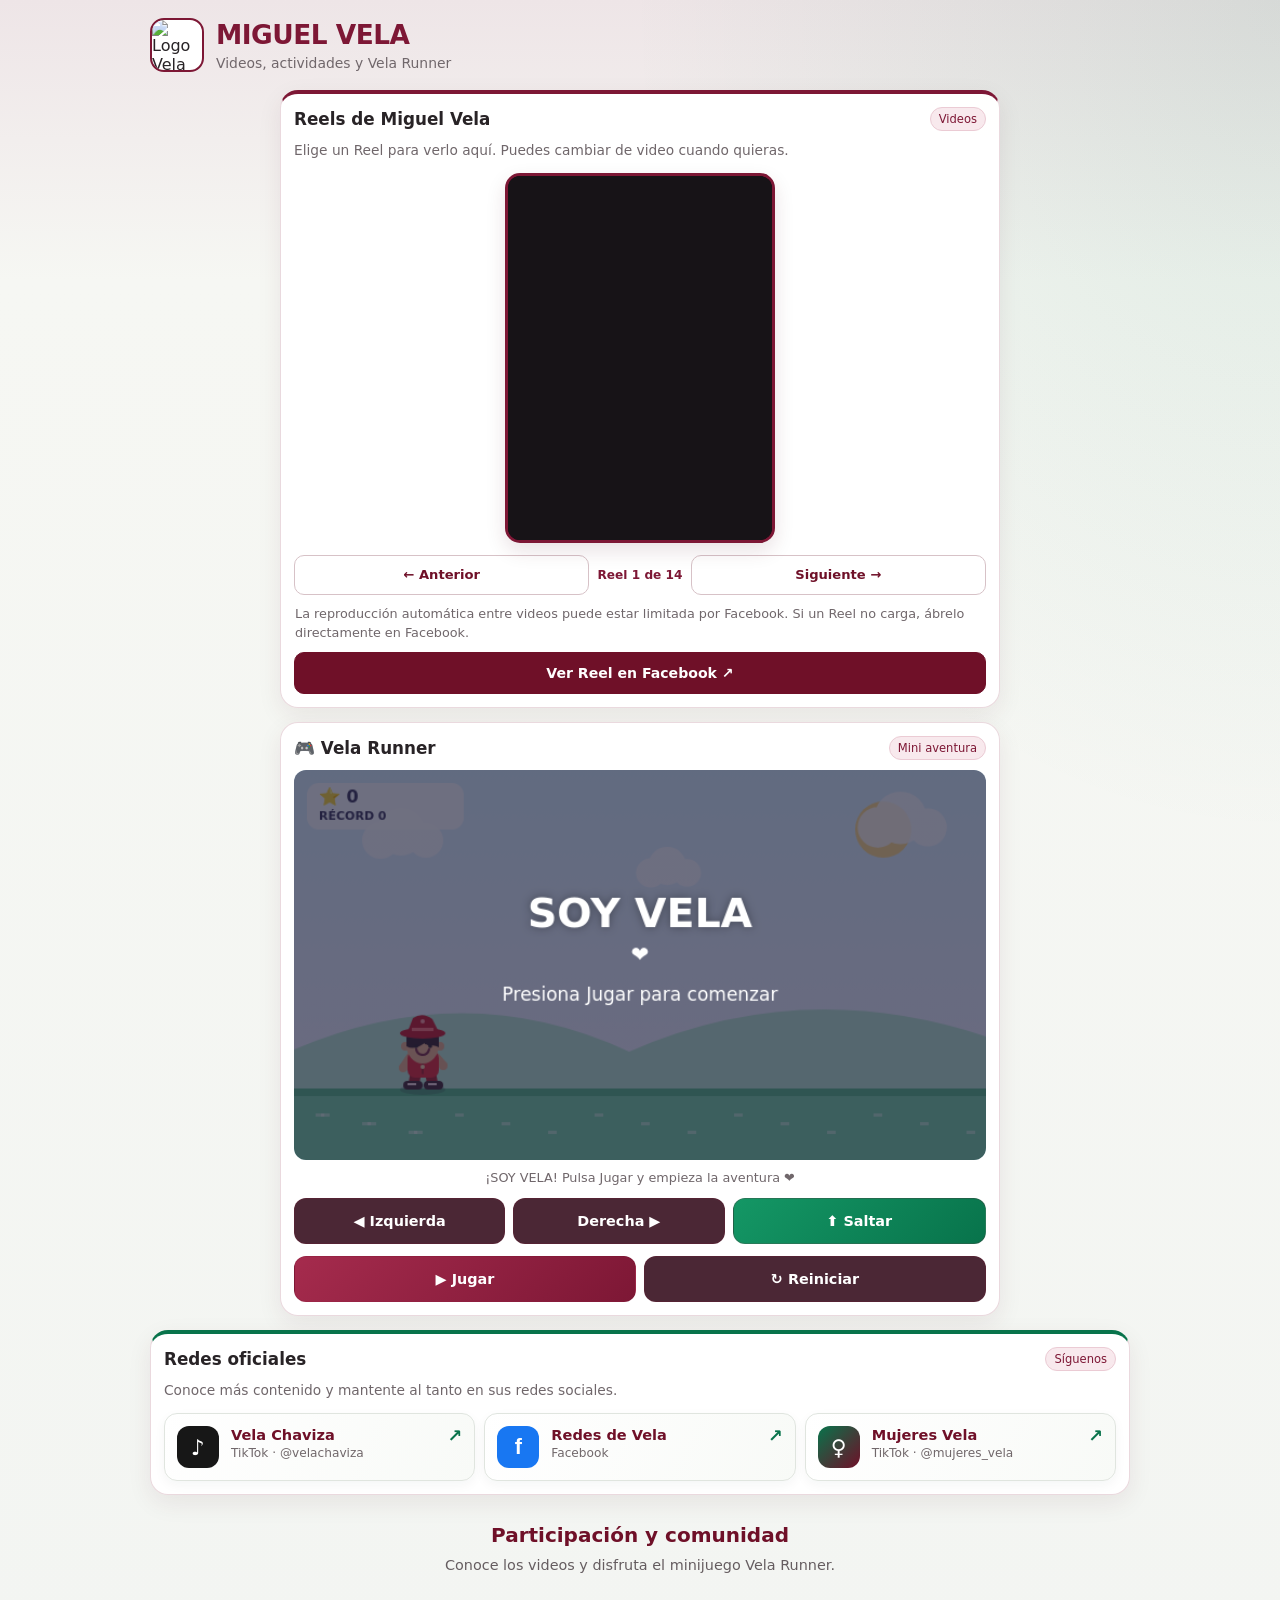
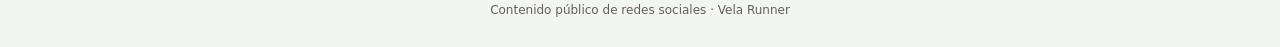
==== commit c9536954: "Update index.html" ====
--- a/index.html
+++ b/index.html
@@ -3,7 +3,7 @@
 <head>
   <meta charset="UTF-8">
   <meta name="viewport" content="width=device-width, initial-scale=1, viewport-fit=cover">
-  <meta name="theme-color" content="#10101b">
+  <meta name="theme-color" content="#6f1028">
   <title>VELA</title>
 
   <style>
@@ -318,16 +318,18 @@
 
     /* Identidad visual guinda, blanca y verde; optimizada para móviles */
     :root {
-      --bg: #f6f3f1;
+      --bg: #f3f5f2;
       --panel: #ffffff;
-      --pink: #7d1735;
-      --purple: #087f54;
+      --pink: #6f1028;
+      --purple: #08734b;
       --text: #282326;
       --muted: #70676b;
       --border: rgba(100, 25, 48, .16);
     }
     body {
-      background: linear-gradient(180deg, #f1e4e7 0, #f8f6f3 260px, #f6f3f1 100%);
+      background:
+        radial-gradient(ellipse at top right, rgba(8,115,75,.10), transparent 36%),
+        linear-gradient(180deg, #eee5e7 0, #f6f7f3 280px, #f3f5f2 100%);
       color: var(--text);
     }
     .logo { border: 2px solid #7d1735; }
@@ -371,33 +373,48 @@
       border-radius: 10px; text-align: center;
     }
     .reel-note { color: #70676b; }
-    .reel-list-heading { display: flex; justify-content: space-between; align-items: baseline; gap: 8px; margin: 20px 0 10px; }
-    .reel-list-heading h3 { margin: 0; font-size: .98rem; color: #7d1735; }
-    .reel-list-heading span { color: var(--muted); font-size: .72rem; }
-    .reel-list { display: grid; grid-template-columns: repeat(2, minmax(0, 1fr)); gap: 8px; }
-    .reel-card {
-      display: flex; align-items: center; gap: 9px; min-width: 0; min-height: 54px;
-      padding: 9px; border-radius: 11px; border: 1px solid #eadde0;
-      background: #fff; color: #40353a; text-align: left; cursor: pointer;
-      font: inherit; transition: transform .12s ease, background .12s ease, border-color .12s ease;
-    }
-    .reel-card .reel-number {
-      display: inline-grid; place-items: center; flex: 0 0 29px; height: 29px;
-      border-radius: 9px; background: #f5e7eb; color: #7d1735; font-size: .78rem; font-weight: 900;
-    }
-    .reel-card .reel-label { font-size: .78rem; font-weight: 750; line-height: 1.25; }
-    .reel-card[aria-pressed="true"] { border-color: #7d1735; background: #f9edf0; box-shadow: inset 0 0 0 1px #7d1735; }
-    .reel-card[aria-pressed="true"] .reel-number { color: white; background: #7d1735; }
     .btn { border-color: rgba(125,23,53,.2); background: #4b2735; }
     .btn-primary { color: white; background: linear-gradient(135deg, #a52b4d, #7d1735); }
     .btn-jump { color: white; background: linear-gradient(135deg, #149765, #087f54); }
-    .message h2 { color: #7d1735; }
-    .message p, footer { color: #70676b; }
+    .message h2 { color: #6f1028; }
+    .message p, footer { color: #655d60; }
+
+    .social-panel { border-top: 4px solid #08734b; }
+    .social-grid { display: grid; grid-template-columns: 1fr; gap: 9px; }
+    .social-card {
+      display: flex; align-items: center; gap: 12px; min-width: 0;
+      padding: 12px; border-radius: 13px; border: 1px solid #e0e5df;
+      background: linear-gradient(115deg, #fff 0%, #f8faf7 100%);
+      color: #29252a; text-decoration: none;
+      box-shadow: 0 4px 12px rgba(28, 46, 35, .045);
+      transition: transform .15s ease, box-shadow .15s ease;
+    }
+    .social-card:hover { transform: translateY(-2px); box-shadow: 0 7px 16px rgba(28,46,35,.09); }
+    .social-icon {
+      display: grid; place-items: center; flex: 0 0 42px; height: 42px;
+      border-radius: 12px; color: white; font-size: 1.35rem; font-weight: 900;
+      background: #171717;
+    }
+    .social-card.facebook .social-icon { background: #1877f2; font-family: Arial, sans-serif; }
+    .social-card.women .social-icon { background: linear-gradient(135deg, #08734b, #6f1028); }
+    .social-copy { display: flex; flex: 1; min-width: 0; flex-direction: column; gap: 3px; }
+    .social-copy strong { font-size: .91rem; color: #6f1028; }
+    .social-copy small { font-size: .76rem; color: #71686b; overflow-wrap: anywhere; }
+    .social-arrow { color: #08734b; font-size: 1.1rem; font-weight: 900; }
+    .reel-nav-btn { border-color: #d7c2c7; color: #6f1028; }
+    .reel-frame { max-width: 260px; height: 360px; }
+    .reel-link { background: #6f1028; border-color: #6f1028; }
+    .btn-jump { background: linear-gradient(135deg, #149765, #08734b); }
+    @media (min-width: 760px) {
+      .wrap { width: min(100% - 40px, 980px); }
+      .reels-panel, #gameSection { max-width: 720px; margin-left: auto; margin-right: auto; }
+      .reel-frame { max-width: 270px; height: 370px; }
+      .social-grid { grid-template-columns: repeat(3, minmax(0, 1fr)); }
+      .social-card { align-items: flex-start; }
+      .social-copy small { overflow-wrap: anywhere; }
+    }
     @media (max-width: 600px) {
-      .reel-frame { max-width: 280px; height: clamp(300px, 45svh, 390px); }
-      .reel-list { gap: 7px; }
-      .reel-card { padding: 8px 7px; }
-      .reel-card .reel-label { font-size: .74rem; }
+      .reel-frame { max-width: 245px; height: clamp(270px, 38svh, 340px); }
     }
 
   </style>
@@ -407,7 +424,7 @@
   <main class="wrap">
 
     <header>
-      <img class="logo" src="logo-vela.jpg" alt="Logo Vela">
+      <img class="logo" src="assets/logo-vela.jpg" alt="Logo Vela">
       <div class="brand">
         <h1>MIGUEL VELA</h1>
         <p class="subtitle">Videos, actividades y Vela Runner</p>
@@ -442,11 +459,6 @@
       <p class="reel-note">La reproducción automática entre videos puede estar limitada por Facebook. Si un Reel no carga, ábrelo directamente en Facebook.</p>
       <a class="reel-link" id="openReel" href="https://www.facebook.com/reel/2198148591100253" target="_blank" rel="noopener noreferrer">Ver Reel en Facebook ↗</a>
 
-      <div class="reel-list-heading">
-        <h3>Todos los Reels</h3>
-        <span>Selecciona uno</span>
-      </div>
-      <div class="reel-list" id="reelList" aria-label="Lista de Reels"></div>
     </section>
 
     <!-- MINIJUEGO VELA RUNNER -->
@@ -485,6 +497,32 @@
         <button class="btn" id="restartBtn" type="button">
           ↻ Reiniciar
         </button>
+      </div>
+    </section>
+
+    <!-- REDES SOCIALES -->
+    <section class="panel social-panel" id="redesSection">
+      <div class="panel-heading">
+        <h2>Redes oficiales</h2>
+        <span class="tag">Síguenos</span>
+      </div>
+      <p class="section-intro">Conoce más contenido y mantente al tanto en sus redes sociales.</p>
+      <div class="social-grid">
+        <a class="social-card tiktok" href="https://www.tiktok.com/@velachaviza?_r=1&_t=ZS-9Apw1FARJ6i" target="_blank" rel="noopener noreferrer">
+          <span class="social-icon" aria-hidden="true">♪</span>
+          <span class="social-copy"><strong>Vela Chaviza</strong><small>TikTok · @velachaviza</small></span>
+          <span class="social-arrow" aria-hidden="true">↗</span>
+        </a>
+        <a class="social-card facebook" href="https://www.facebook.com/share/18kZbSUv5q/?mibextid=wwXIfr" target="_blank" rel="noopener noreferrer">
+          <span class="social-icon" aria-hidden="true">f</span>
+          <span class="social-copy"><strong>Redes de Vela</strong><small>Facebook</small></span>
+          <span class="social-arrow" aria-hidden="true">↗</span>
+        </a>
+        <a class="social-card women" href="https://www.tiktok.com/@mujeres_vela?_r=1&_t=ZS-9Apw4sWHBwH" target="_blank" rel="noopener noreferrer">
+          <span class="social-icon" aria-hidden="true">♀</span>
+          <span class="social-copy"><strong>Mujeres Vela</strong><small>TikTok · @mujeres_vela</small></span>
+          <span class="social-arrow" aria-hidden="true">↗</span>
+        </a>
       </div>
     </section>
 
@@ -515,7 +553,6 @@
         "4557964657756942"
       ];
       const player = document.getElementById("reelPlayer");
-      const list = document.getElementById("reelList");
       const counter = document.getElementById("reelCounter");
       const openLink = document.getElementById("openReel");
       const prev = document.getElementById("prevReel");
@@ -529,20 +566,7 @@
         player.title = `Reel ${current + 1} de Miguel Vela en Facebook`;
         openLink.href = url;
         counter.textContent = `Reel ${current + 1} de ${reels.length}`;
-        [...list.querySelectorAll(".reel-card")].forEach((button, i) => {
-          button.setAttribute("aria-pressed", String(i === current));
-        });
-      }
-
-      reels.forEach((id, i) => {
-        const button = document.createElement("button");
-        button.type = "button";
-        button.className = "reel-card";
-        button.setAttribute("aria-pressed", String(i === current));
-        button.innerHTML = `<span class="reel-number">${String(i + 1).padStart(2, "0")}</span><span class="reel-label">Reel de Miguel Vela</span>`;
-        button.addEventListener("click", () => loadReel(i));
-        list.appendChild(button);
-      });
+      }
       prev.addEventListener("click", () => loadReel(current - 1));
       next.addEventListener("click", () => loadReel(current + 1));
     })();
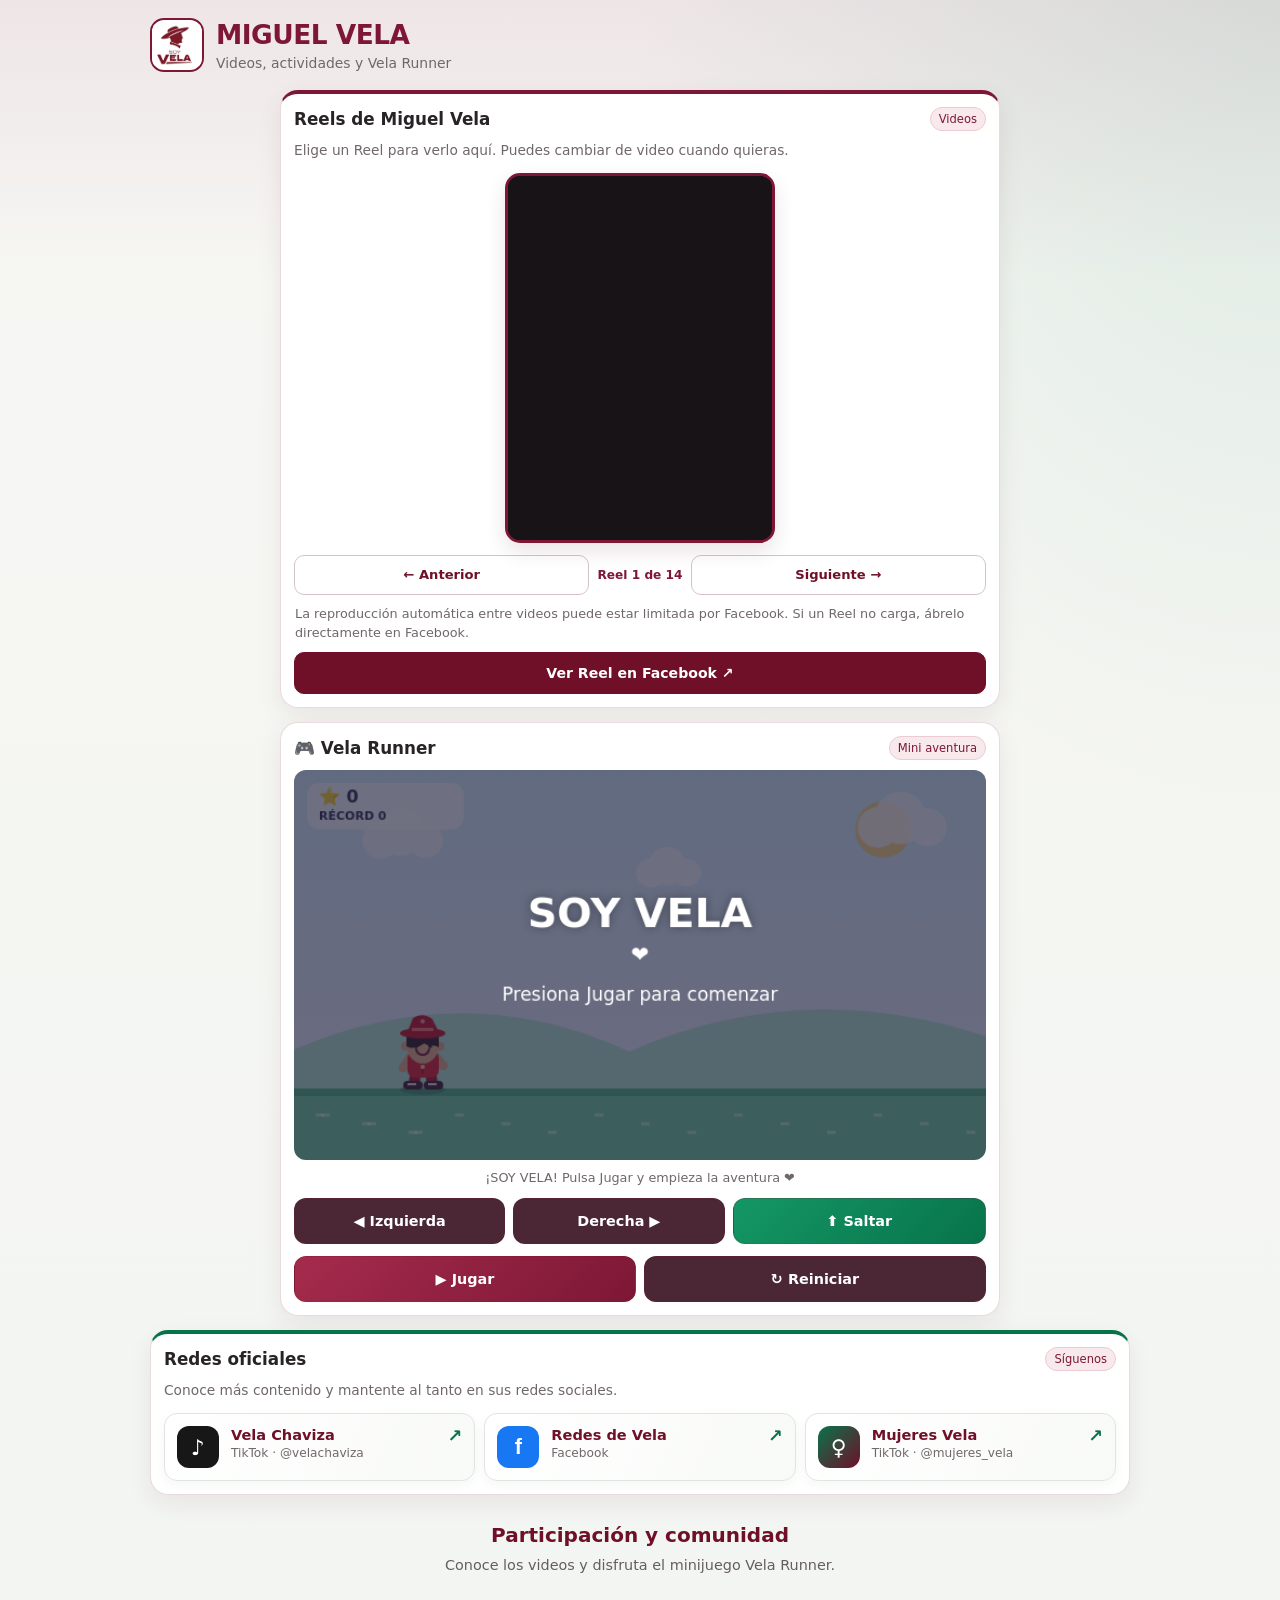
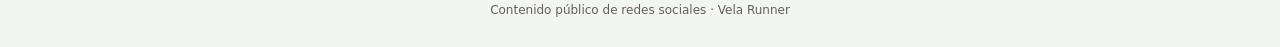
==== commit 316f556b: "Update logo image source in index.html" ====
--- a/index.html
+++ b/index.html
@@ -424,7 +424,7 @@
   <main class="wrap">
 
     <header>
-      <img class="logo" src="assets/logo-vela.jpg" alt="Logo Vela">
+      <img class="logo" src="logo-vela.jpg" alt="Logo Vela">
       <div class="brand">
         <h1>MIGUEL VELA</h1>
         <p class="subtitle">Videos, actividades y Vela Runner</p>
